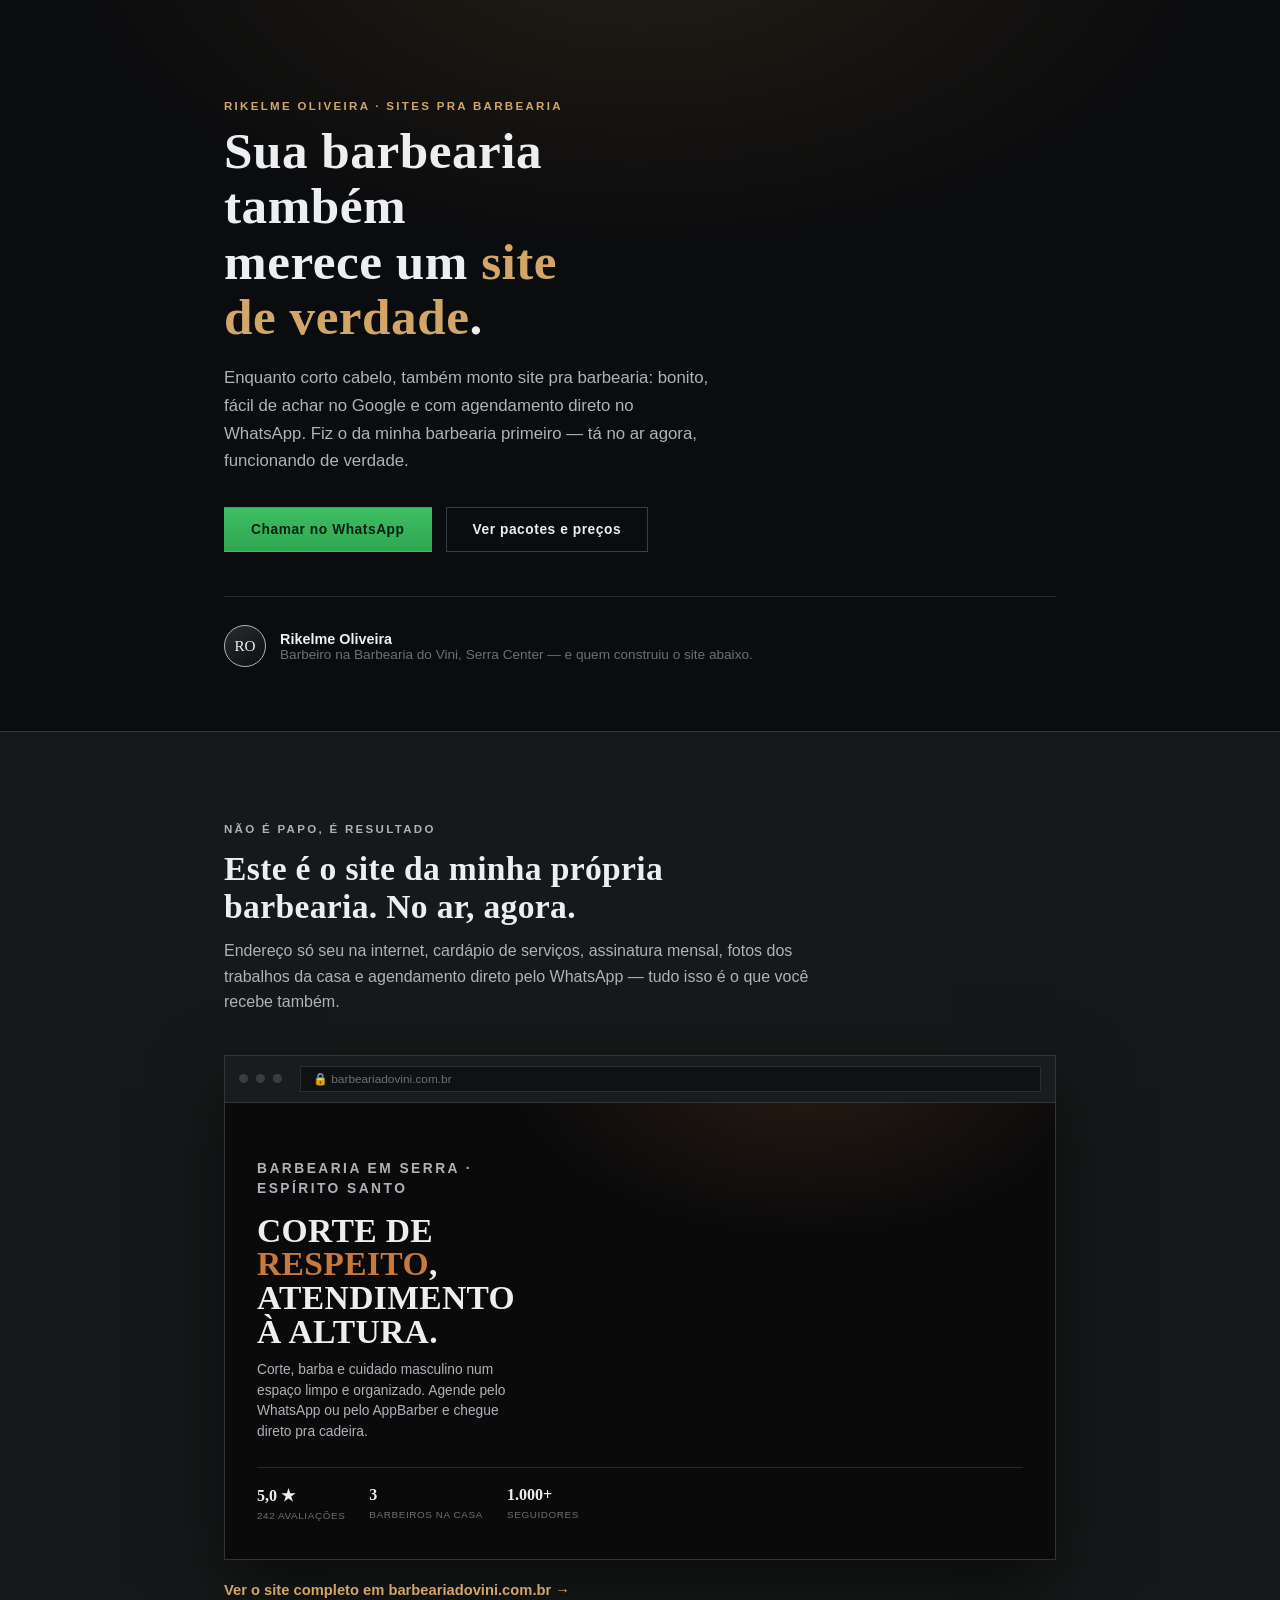
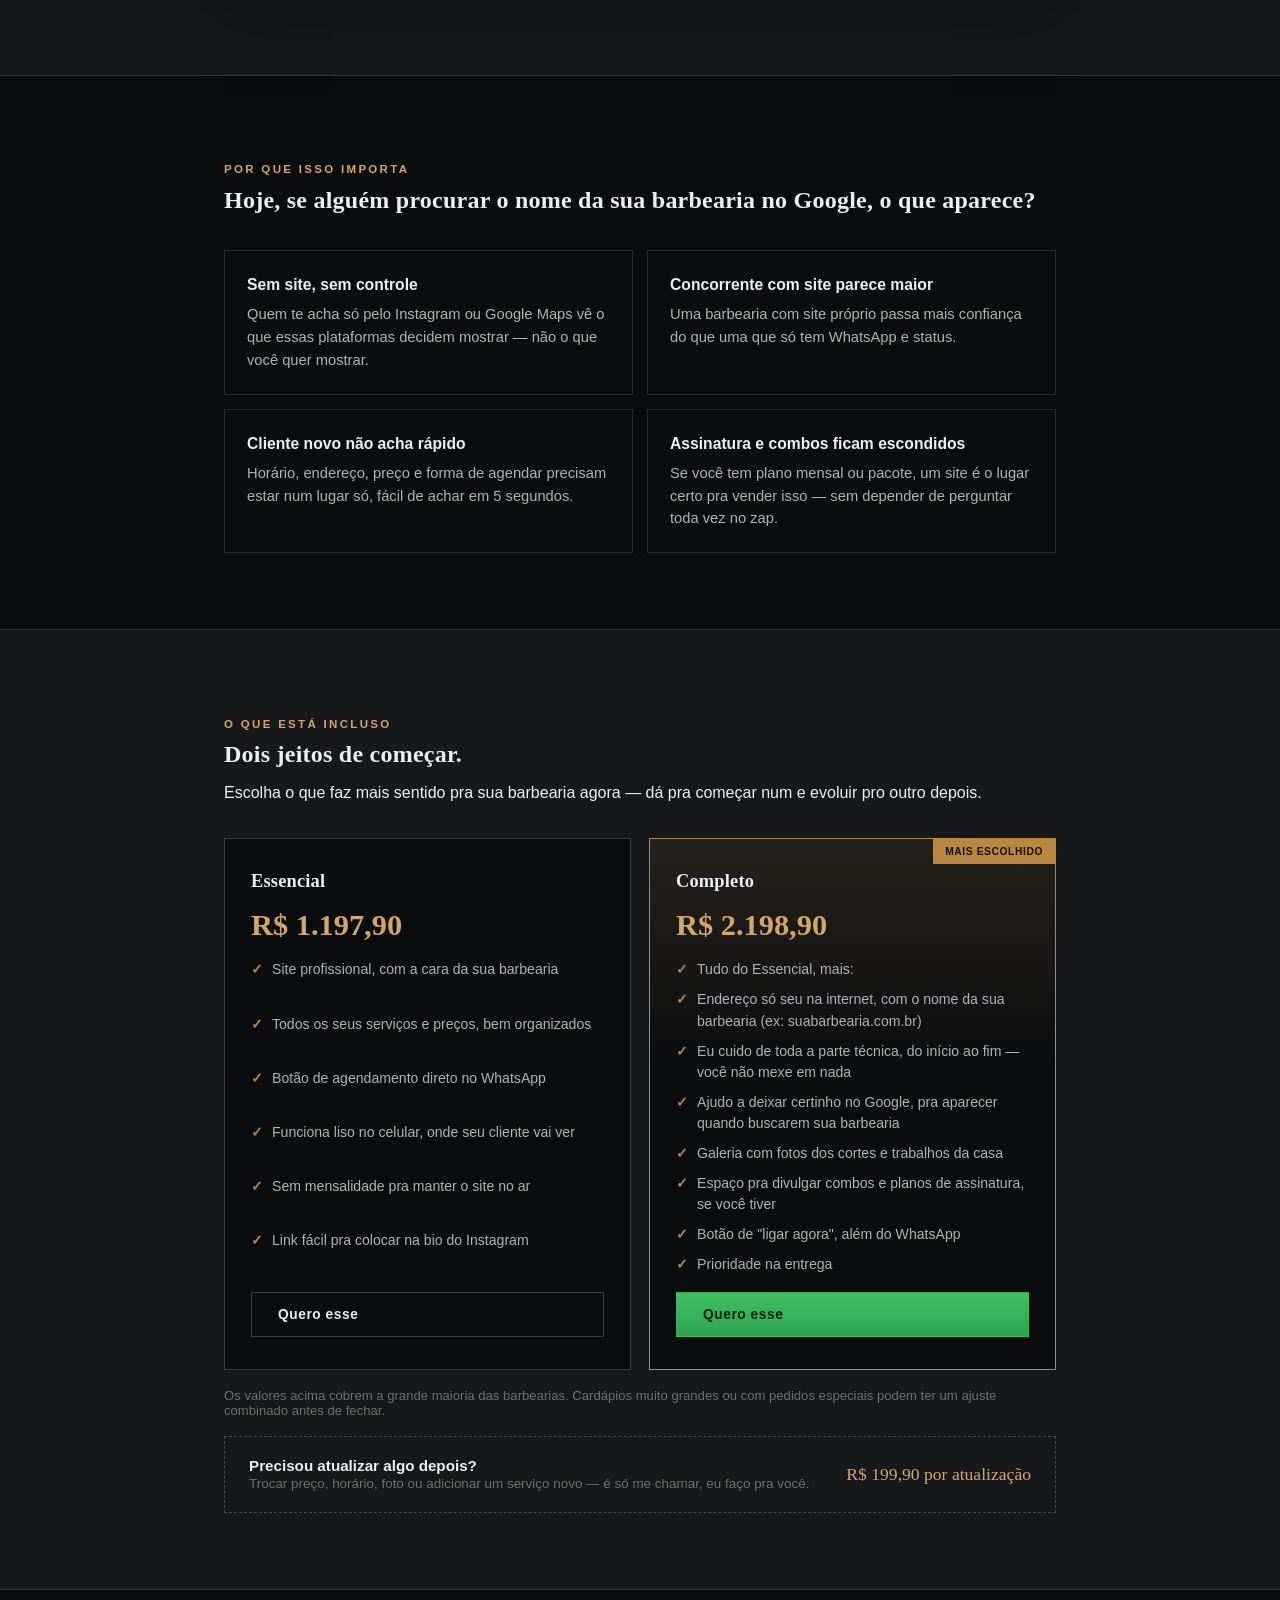
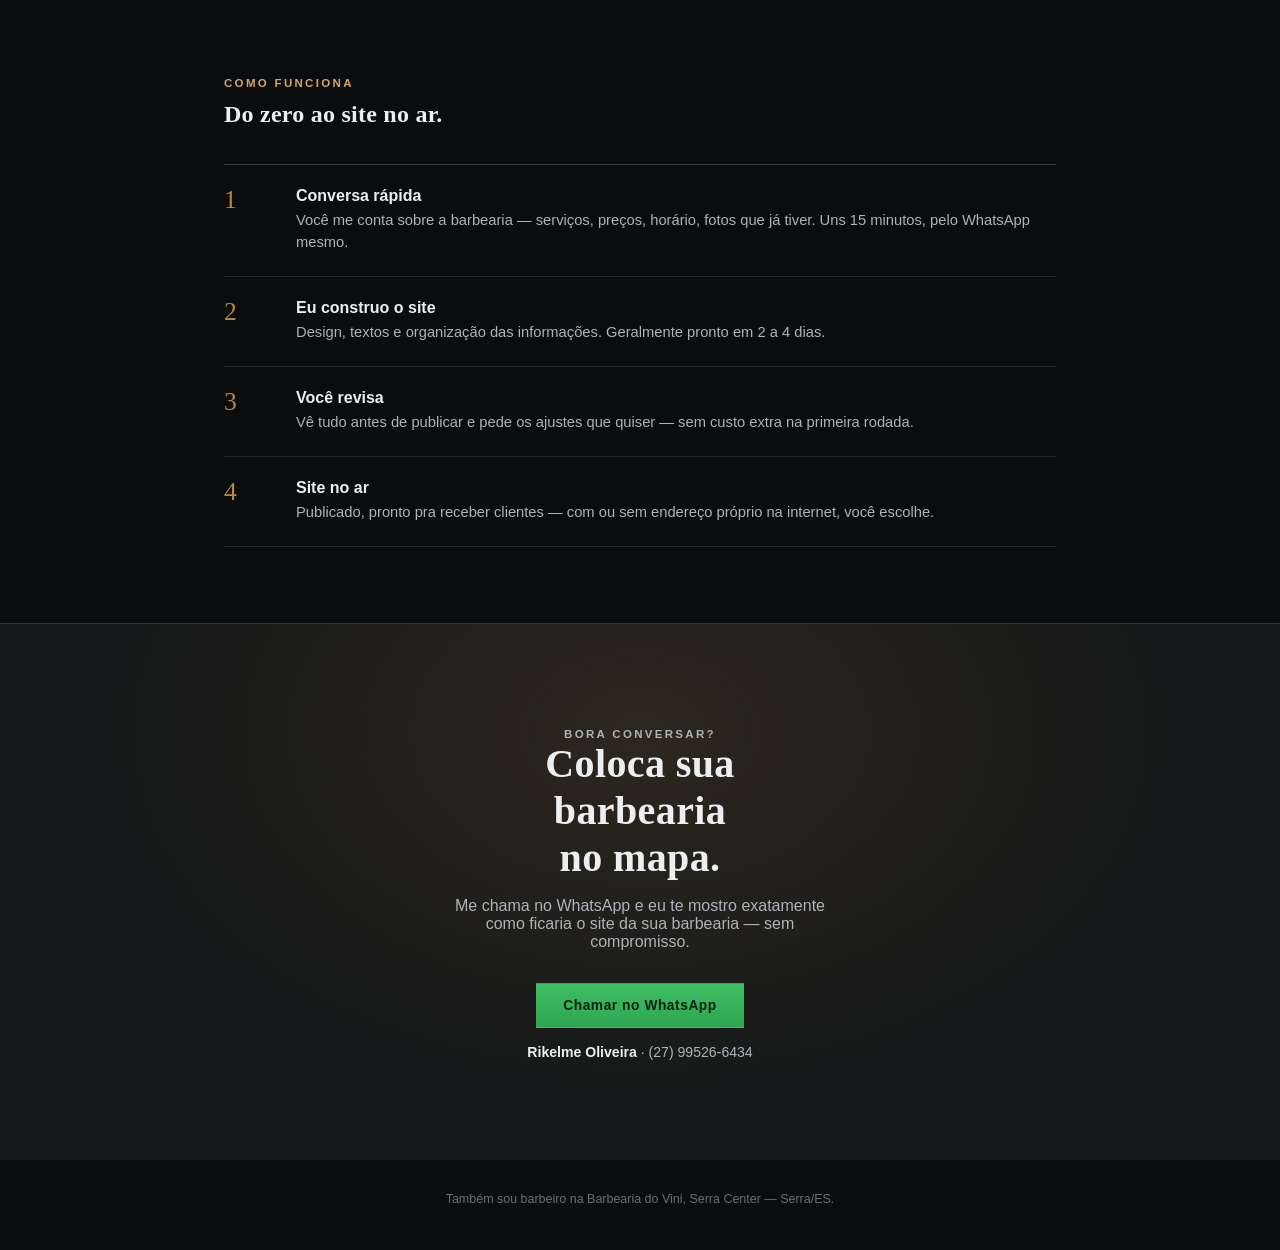
==== parceiros/index.html @ 7bdc2247 "Add partner outreach page at /parceiros Co-Authored-By: Claude Sonnet 5 <noreply@anthropic.com>" ====
<!doctype html>
<html lang="pt-BR">
<head>
  <meta charset="UTF-8">
  <meta name="viewport" content="width=device-width, initial-scale=1">
  <title>Site profissional pra sua barbearia — Rikelme Oliveira</title>
  <meta name="description" content="Faço site profissional pra barbearias, com agendamento pelo WhatsApp e endereço próprio na internet. Veja pacotes, valores e um exemplo real no ar.">
  <meta name="robots" content="noindex, nofollow">
  <link rel="icon" type="image/svg+xml" href="../assets/img/favicon.svg">

  <meta property="og:type" content="website">
  <meta property="og:locale" content="pt_BR">
  <meta property="og:title" content="Site profissional pra sua barbearia — Rikelme Oliveira">
  <meta property="og:description" content="Faço site profissional pra barbearias, com agendamento pelo WhatsApp e endereço próprio na internet. Veja pacotes, valores e um exemplo real no ar.">
  <meta name="twitter:card" content="summary">

  <style>
    :root{
      --ink:#0b0c0e;
      --ink-2:#161819;
      --ink-3:#1e2021;
      --steel-1:#eceef0;
      --steel-2:#aeb2b9;
      --steel-3:#6b6f76;
      --brass:#b8863f;
      --brass-light:#d1a668;
      --brass-deep:#8a6329;
      --case-ember:#c8793a;
      --line: rgba(236,238,240,0.12);
      --line-strong: rgba(236,238,240,0.22);
    }

    *{box-sizing:border-box;}
    html{scroll-behavior:smooth;}
    body{
      margin:0;
      background:var(--ink);
      color:var(--steel-1);
      font-family:-apple-system,BlinkMacSystemFont,"Segoe UI",Roboto,Helvetica,Arial,sans-serif;
      -webkit-font-smoothing:antialiased;
      overflow-x:hidden;
    }
    img{max-width:100%;display:block;}
    h1,h2,h3{
      font-family:Georgia,"Times New Roman",Times,serif;
      text-wrap:balance;
      margin:0;
      letter-spacing:0.01em;
    }
    a{color:inherit;}
    .wrap{max-width:880px;margin:0 auto;padding:0 24px;}
    .eyebrow{
      font-size:0.72rem;letter-spacing:0.2em;text-transform:uppercase;
      color:var(--brass-light);font-weight:700;
    }
    section{padding:76px 0;}
    .divider{border:none;border-top:1px solid var(--line);margin:0;}

    .btn{
      display:inline-flex;align-items:center;gap:8px;
      padding:14px 26px;font-size:0.86rem;letter-spacing:0.04em;
      font-weight:700;text-decoration:none;white-space:nowrap;
      border:1px solid transparent;transition:transform .15s ease, box-shadow .15s ease;
      cursor:pointer;
    }
    .btn-primary{background:linear-gradient(180deg,#3fbf63,#2fa552);color:#06210f;}
    .btn-primary:hover{transform:translateY(-1px);box-shadow:0 10px 24px rgba(47,165,82,0.35);}
    .btn-ghost{border-color:var(--line-strong);color:var(--steel-1);}
    .btn-ghost:hover{border-color:var(--brass-light);color:var(--brass-light);}

    /* ---------- HERO ---------- */
    .hero{padding:88px 0 64px;position:relative;}
    .hero::before{
      content:"";position:absolute;inset:0;z-index:-1;
      background:radial-gradient(ellipse 900px 500px at 50% -10%, rgba(184,134,63,0.14), transparent 65%);
    }
    .hero h1{
      font-size:clamp(2.1rem,5.4vw,3.2rem);
      line-height:1.08;
      color:var(--steel-1);
      max-width:16ch;
    }
    .hero h1 em{font-style:normal;color:var(--brass-light);}
    .hero p.sub{
      margin:20px 0 0;max-width:52ch;font-size:1.05rem;line-height:1.65;color:var(--steel-2);
    }
    .hero-ctas{display:flex;gap:14px;flex-wrap:wrap;margin-top:32px;}
    .hero-foot{
      margin-top:44px;display:flex;align-items:center;gap:14px;
      padding-top:28px;border-top:1px solid var(--line);
      font-size:0.85rem;color:var(--steel-3);
    }
    .hero-foot .avatar{
      width:42px;height:42px;flex:none;border-radius:50%;
      background:linear-gradient(145deg,#2a2c30,#0c0d0f);
      border:1px solid var(--steel-2);
      display:flex;align-items:center;justify-content:center;
      font-family:Georgia,serif;color:var(--steel-1);font-size:0.95rem;
    }
    .hero-foot b{color:var(--steel-1);display:block;font-size:0.9rem;}

    /* ---------- PROVA (mockup do site real) ---------- */
    .proof{background:var(--ink-2);border-top:1px solid var(--line);border-bottom:1px solid var(--line);}
    .proof .section-head{max-width:600px;margin-bottom:40px;}
    .proof h2{font-size:clamp(1.6rem,3vw,2.1rem);margin-top:10px;}
    .proof p{color:var(--steel-2);margin-top:12px;line-height:1.6;}

    .browser-frame{
      border:1px solid var(--line-strong);
      background:#000;
      overflow:hidden;
      box-shadow:0 30px 70px rgba(0,0,0,0.5);
    }
    .browser-chrome{
      display:flex;align-items:center;gap:8px;
      padding:10px 14px;background:#1a1b1d;border-bottom:1px solid var(--line);
    }
    .browser-chrome .dot{width:9px;height:9px;border-radius:50%;background:#3a3c40;}
    .browser-chrome .url{
      margin-left:10px;flex:1;
      background:#101112;border:1px solid var(--line);
      padding:5px 12px;font-size:0.74rem;color:var(--steel-3);
      font-variant-numeric:tabular-nums;
    }
    .mock-hero{
      padding:44px 32px 36px;
      background:
        radial-gradient(ellipse 500px 300px at 70% -10%, rgba(200,121,58,0.16), transparent 60%),
        #0a0a0b;
    }
    .mock-eyebrow{
      font-size:0.62rem;letter-spacing:0.18em;text-transform:uppercase;
      color:var(--case-ember);font-weight:700;
    }
    .mock-hero h3{
      font-family:Georgia,serif;text-transform:uppercase;
      font-size:clamp(1.5rem,4vw,2.1rem);line-height:1;
      color:var(--steel-1);margin-top:10px;max-width:12ch;
    }
    .mock-hero h3 em{font-style:normal;color:var(--case-ember);}
    .mock-hero p{
      color:var(--steel-2);font-size:0.86rem;margin-top:12px;max-width:34ch;line-height:1.5;
    }
    .mock-stats{
      display:flex;gap:24px;flex-wrap:wrap;margin-top:24px;
      padding-top:18px;border-top:1px solid var(--line);
    }
    .mock-stats div b{
      display:block;font-family:Georgia,serif;color:var(--steel-1);font-size:1rem;
    }
    .mock-stats div span{font-size:0.62rem;letter-spacing:0.06em;text-transform:uppercase;color:var(--steel-3);}
    .proof-link{
      display:inline-flex;align-items:center;gap:8px;margin-top:22px;
      color:var(--brass-light);text-decoration:none;font-size:0.92rem;font-weight:600;
    }
    .proof-link:hover{text-decoration:underline;}

    /* ---------- PROBLEMA ---------- */
    .problem-grid{
      display:grid;grid-template-columns:1fr 1fr;gap:14px;margin-top:36px;
    }
    .problem-card{
      border:1px solid var(--line);padding:22px 22px;
      font-size:0.92rem;color:var(--steel-2);line-height:1.55;
    }
    .problem-card b{display:block;color:var(--steel-1);margin-bottom:6px;font-size:0.98rem;}
    @media(max-width:640px){.problem-grid{grid-template-columns:1fr;}}

    /* ---------- PACOTES ---------- */
    .packages{background:var(--ink-2);border-top:1px solid var(--line);border-bottom:1px solid var(--line);}
    .pkg-grid{display:grid;grid-template-columns:1fr 1fr;gap:18px;margin-top:36px;}
    .pkg-card{
      border:1px solid var(--line-strong);background:var(--ink);
      padding:32px 26px;display:flex;flex-direction:column;gap:16px;position:relative;
    }
    .pkg-card.featured{
      border-color:var(--brass);
      background:linear-gradient(180deg, rgba(184,134,63,0.09), var(--ink) 45%);
    }
    .pkg-badge{
      position:absolute;top:0;right:0;background:var(--brass);color:#1a1004;
      font-size:0.64rem;letter-spacing:0.06em;text-transform:uppercase;font-weight:700;
      padding:7px 12px;
    }
    .pkg-card h3{font-size:1.15rem;color:var(--steel-1);}
    .pkg-price{display:flex;align-items:baseline;gap:6px;}
    .pkg-price b{font-family:Georgia,serif;font-size:1.9rem;color:var(--brass-light);font-variant-numeric:tabular-nums;}
    .pkg-list{list-style:none;margin:0;padding:0;display:grid;gap:9px;flex:1;}
    .pkg-list li{display:flex;gap:9px;font-size:0.88rem;color:var(--steel-2);line-height:1.5;}
    .pkg-list li::before{content:"✓";color:var(--brass);font-weight:700;flex:none;}
    @media(max-width:680px){.pkg-grid{grid-template-columns:1fr;}}

    .addon{
      margin-top:18px;border:1px dashed var(--line-strong);padding:20px 24px;
      display:flex;justify-content:space-between;align-items:center;flex-wrap:wrap;gap:12px;
    }
    .addon b{color:var(--steel-1);display:block;font-size:0.95rem;}
    .addon span{color:var(--steel-3);font-size:0.84rem;}
    .addon .amt{font-family:Georgia,serif;color:var(--brass-light);font-size:1.1rem;white-space:nowrap;}

    /* ---------- PROCESSO ---------- */
    .steps{display:grid;gap:0;margin-top:36px;border-top:1px solid var(--line-strong);}
    .step{
      display:grid;grid-template-columns:52px 1fr;gap:20px;
      padding:22px 0;border-bottom:1px solid var(--line);
    }
    .step .n{
      font-family:Georgia,serif;font-size:1.6rem;color:var(--brass);
      font-variant-numeric:tabular-nums;line-height:1;
    }
    .step b{display:block;color:var(--steel-1);font-size:1rem;margin-bottom:4px;}
    .step span{color:var(--steel-2);font-size:0.92rem;line-height:1.55;}

    /* ---------- CTA FINAL ---------- */
    .cta-band{
      background:
        radial-gradient(ellipse at 50% 20%, rgba(184,134,63,0.14), transparent 60%),
        var(--ink-2);
      border-top:1px solid var(--line);text-align:center;padding:88px 24px 100px;
    }
    .cta-band h2{font-size:clamp(1.8rem,3.6vw,2.5rem);max-width:16ch;margin:0 auto;color:var(--steel-1);}
    .cta-band p{color:var(--steel-2);margin:16px auto 0;max-width:44ch;}
    .cta-band .hero-ctas{justify-content:center;margin-top:32px;}
    .cta-contact{
      margin-top:34px;font-size:0.88rem;color:var(--steel-3);
    }
    .cta-contact b{color:var(--steel-1);}

    footer{padding:32px 24px 44px;text-align:center;font-size:0.78rem;color:var(--steel-3);}

    @media(prefers-reduced-motion:reduce){*{transition:none !important;}}
  </style>
</head>
<body>

<div class="hero">
  <div class="wrap">
    <p class="eyebrow">Rikelme Oliveira · Sites pra barbearia</p>
    <h1>Sua barbearia também merece um <em>site de verdade</em>.</h1>
    <p class="sub">Enquanto corto cabelo, também monto site pra barbearia: bonito, fácil de achar no Google e com agendamento direto no WhatsApp. Fiz o da minha barbearia primeiro — tá no ar agora, funcionando de verdade.</p>
    <div class="hero-ctas">
      <a class="btn btn-primary" href="https://wa.me/5527995266434?text=Oi%20Rikelme%2C%20vi%20a%20proposta%20de%20site%20e%20quero%20saber%20mais" target="_blank" rel="noopener">Chamar no WhatsApp</a>
      <a class="btn btn-ghost" href="#pacotes">Ver pacotes e preços</a>
    </div>
    <div class="hero-foot">
      <div class="avatar">RO</div>
      <div>
        <b>Rikelme Oliveira</b>
        Barbeiro na Barbearia do Vini, Serra Center — e quem construiu o site abaixo.
      </div>
    </div>
  </div>
</div>

<section class="proof">
  <div class="wrap">
    <div class="section-head">
      <p class="eyebrow">Não é papo, é resultado</p>
      <h2>Este é o site da minha própria barbearia. No ar, agora.</h2>
      <p>Endereço só seu na internet, cardápio de serviços, assinatura mensal, fotos dos trabalhos da casa e agendamento direto pelo WhatsApp — tudo isso é o que você recebe também.</p>
    </div>

    <div class="browser-frame">
      <div class="browser-chrome">
        <span class="dot"></span><span class="dot"></span><span class="dot"></span>
        <span class="url">🔒 barbeariadovini.com.br</span>
      </div>
      <div class="mock-hero">
        <p class="mock-eyebrow">Barbearia em Serra · Espírito Santo</p>
        <h3>Corte de <em>respeito</em>, atendimento à altura.</h3>
        <p>Corte, barba e cuidado masculino num espaço limpo e organizado. Agende pelo WhatsApp ou pelo AppBarber e chegue direto pra cadeira.</p>
        <div class="mock-stats">
          <div><b>5,0 ★</b><span>242 avaliações</span></div>
          <div><b>3</b><span>barbeiros na casa</span></div>
          <div><b>1.000+</b><span>seguidores</span></div>
        </div>
      </div>
    </div>

    <a class="proof-link" href="https://barbeariadovini.com.br" target="_blank" rel="noopener">Ver o site completo em barbeariadovini.com.br →</a>
  </div>
</section>

<section>
  <div class="wrap">
    <div class="section-head">
      <p class="eyebrow">Por que isso importa</p>
      <h2>Hoje, se alguém procurar o nome da sua barbearia no Google, o que aparece?</h2>
    </div>
    <div class="problem-grid">
      <div class="problem-card">
        <b>Sem site, sem controle</b>
        Quem te acha só pelo Instagram ou Google Maps vê o que essas plataformas decidem mostrar — não o que você quer mostrar.
      </div>
      <div class="problem-card">
        <b>Concorrente com site parece maior</b>
        Uma barbearia com site próprio passa mais confiança do que uma que só tem WhatsApp e status.
      </div>
      <div class="problem-card">
        <b>Cliente novo não acha rápido</b>
        Horário, endereço, preço e forma de agendar precisam estar num lugar só, fácil de achar em 5 segundos.
      </div>
      <div class="problem-card">
        <b>Assinatura e combos ficam escondidos</b>
        Se você tem plano mensal ou pacote, um site é o lugar certo pra vender isso — sem depender de perguntar toda vez no zap.
      </div>
    </div>
  </div>
</section>

<section class="packages" id="pacotes">
  <div class="wrap">
    <div class="section-head">
      <p class="eyebrow">O que está incluso</p>
      <h2>Dois jeitos de começar.</h2>
      <p>Escolha o que faz mais sentido pra sua barbearia agora — dá pra começar num e evoluir pro outro depois.</p>
    </div>

    <div class="pkg-grid">
      <div class="pkg-card">
        <h3>Essencial</h3>
        <div class="pkg-price"><b>R$ 1.197,90</b></div>
        <ul class="pkg-list">
          <li>Site profissional, com a cara da sua barbearia</li>
          <li>Todos os seus serviços e preços, bem organizados</li>
          <li>Botão de agendamento direto no WhatsApp</li>
          <li>Funciona liso no celular, onde seu cliente vai ver</li>
          <li>Sem mensalidade pra manter o site no ar</li>
          <li>Link fácil pra colocar na bio do Instagram</li>
        </ul>
        <a class="btn btn-ghost" href="https://wa.me/5527995266434?text=Oi%20Rikelme%2C%20tenho%20interesse%20no%20pacote%20Essencial" target="_blank" rel="noopener">Quero esse</a>
      </div>

      <div class="pkg-card featured">
        <span class="pkg-badge">Mais escolhido</span>
        <h3>Completo</h3>
        <div class="pkg-price"><b>R$ 2.198,90</b></div>
        <ul class="pkg-list">
          <li>Tudo do Essencial, mais:</li>
          <li>Endereço só seu na internet, com o nome da sua barbearia (ex: suabarbearia.com.br)</li>
          <li>Eu cuido de toda a parte técnica, do início ao fim — você não mexe em nada</li>
          <li>Ajudo a deixar certinho no Google, pra aparecer quando buscarem sua barbearia</li>
          <li>Galeria com fotos dos cortes e trabalhos da casa</li>
          <li>Espaço pra divulgar combos e planos de assinatura, se você tiver</li>
          <li>Botão de "ligar agora", além do WhatsApp</li>
          <li>Prioridade na entrega</li>
        </ul>
        <a class="btn btn-primary" href="https://wa.me/5527995266434?text=Oi%20Rikelme%2C%20tenho%20interesse%20no%20pacote%20Completo" target="_blank" rel="noopener">Quero esse</a>
      </div>
    </div>

    <p style="margin-top:18px;color:var(--steel-3);font-size:0.82rem;">Os valores acima cobrem a grande maioria das barbearias. Cardápios muito grandes ou com pedidos especiais podem ter um ajuste combinado antes de fechar.</p>

    <div class="addon">
      <div>
        <b>Precisou atualizar algo depois?</b>
        <span>Trocar preço, horário, foto ou adicionar um serviço novo — é só me chamar, eu faço pra você.</span>
      </div>
      <div class="amt">R$ 199,90 por atualização</div>
    </div>
  </div>
</section>

<section>
  <div class="wrap">
    <div class="section-head">
      <p class="eyebrow">Como funciona</p>
      <h2>Do zero ao site no ar.</h2>
    </div>
    <div class="steps">
      <div class="step">
        <div class="n">1</div>
        <div>
          <b>Conversa rápida</b>
          <span>Você me conta sobre a barbearia — serviços, preços, horário, fotos que já tiver. Uns 15 minutos, pelo WhatsApp mesmo.</span>
        </div>
      </div>
      <div class="step">
        <div class="n">2</div>
        <div>
          <b>Eu construo o site</b>
          <span>Design, textos e organização das informações. Geralmente pronto em 2 a 4 dias.</span>
        </div>
      </div>
      <div class="step">
        <div class="n">3</div>
        <div>
          <b>Você revisa</b>
          <span>Vê tudo antes de publicar e pede os ajustes que quiser — sem custo extra na primeira rodada.</span>
        </div>
      </div>
      <div class="step">
        <div class="n">4</div>
        <div>
          <b>Site no ar</b>
          <span>Publicado, pronto pra receber clientes — com ou sem endereço próprio na internet, você escolhe.</span>
        </div>
      </div>
    </div>
  </div>
</section>

<div class="cta-band">
  <p class="eyebrow">Bora conversar?</p>
  <h2>Coloca sua barbearia no mapa.</h2>
  <p>Me chama no WhatsApp e eu te mostro exatamente como ficaria o site da sua barbearia — sem compromisso.</p>
  <div class="hero-ctas">
    <a class="btn btn-primary" href="https://wa.me/5527995266434?text=Oi%20Rikelme%2C%20vi%20a%20proposta%20de%20site%20e%20quero%20saber%20mais" target="_blank" rel="noopener">Chamar no WhatsApp</a>
  </div>
  <p class="cta-contact"><b>Rikelme Oliveira</b> · (27) 99526-6434</p>
</div>

<footer>
  Também sou barbeiro na Barbearia do Vini, Serra Center — Serra/ES.
</footer>

</body>
</html>
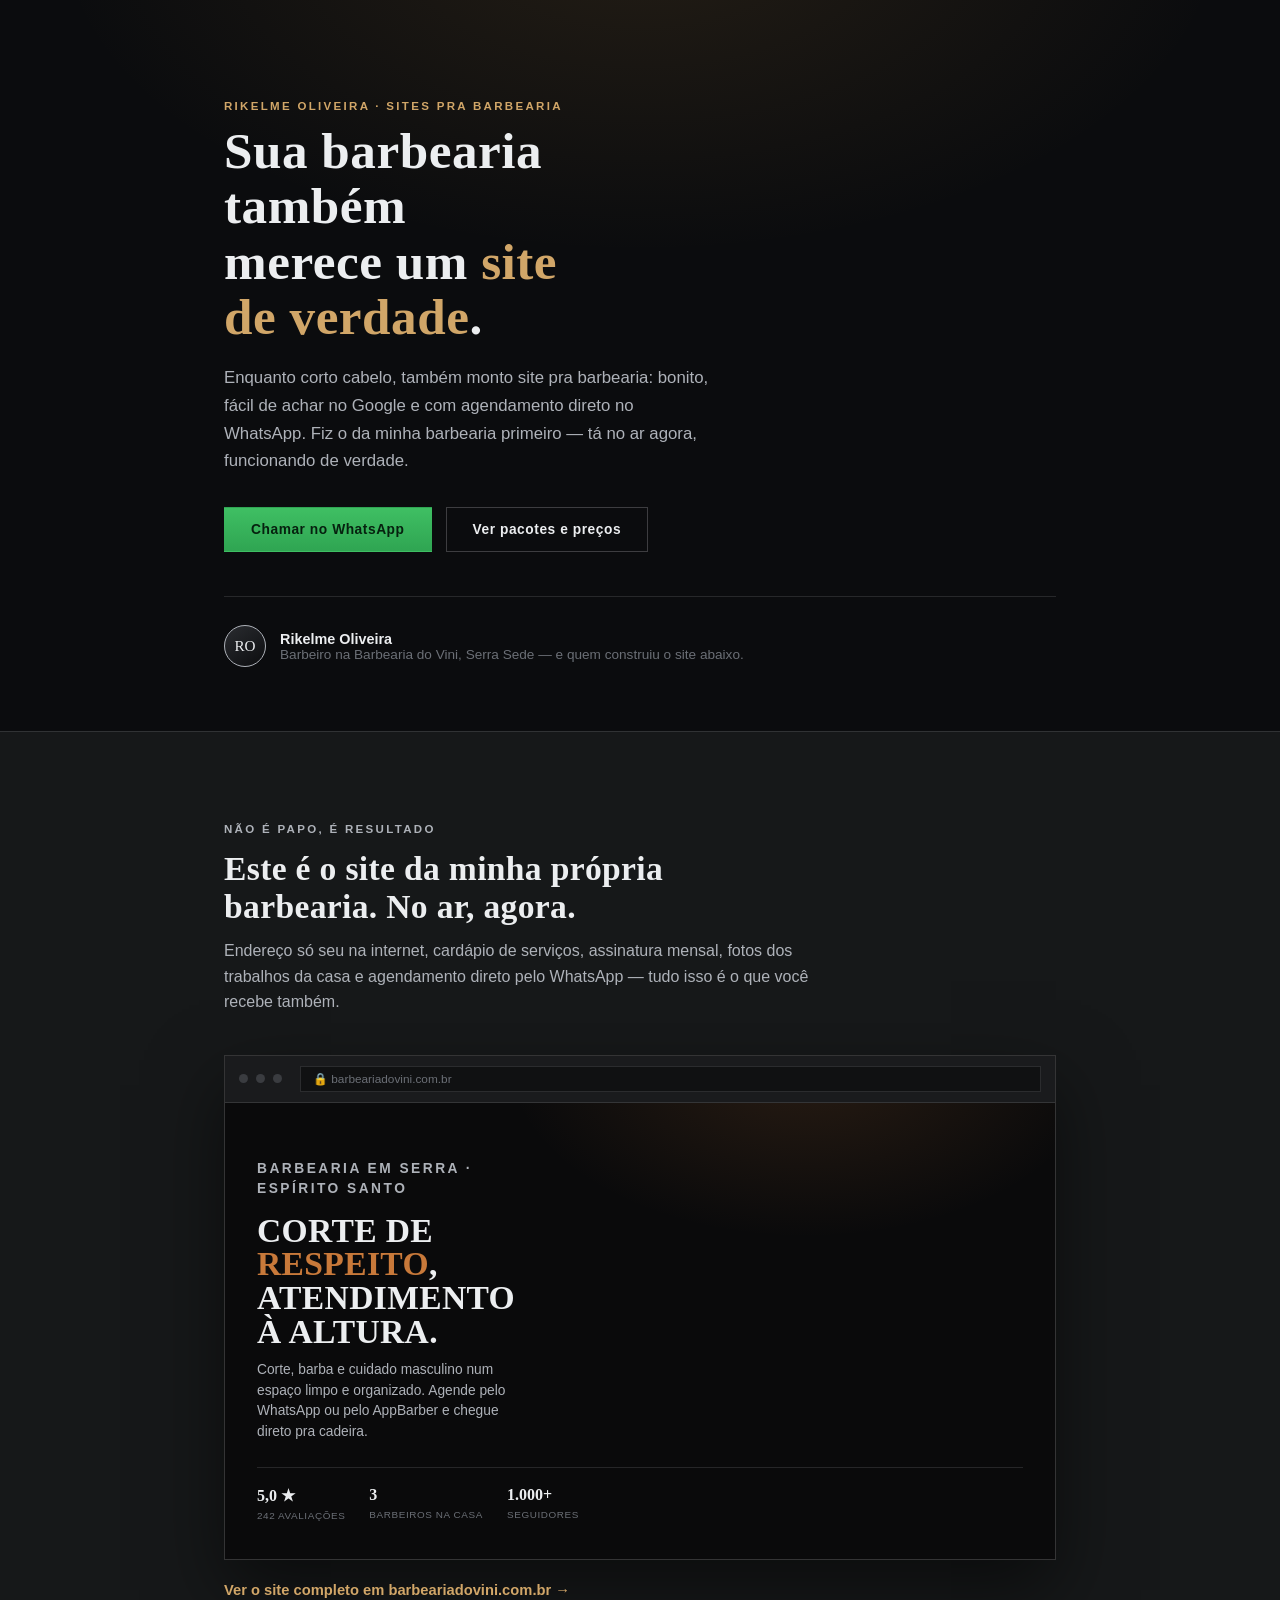
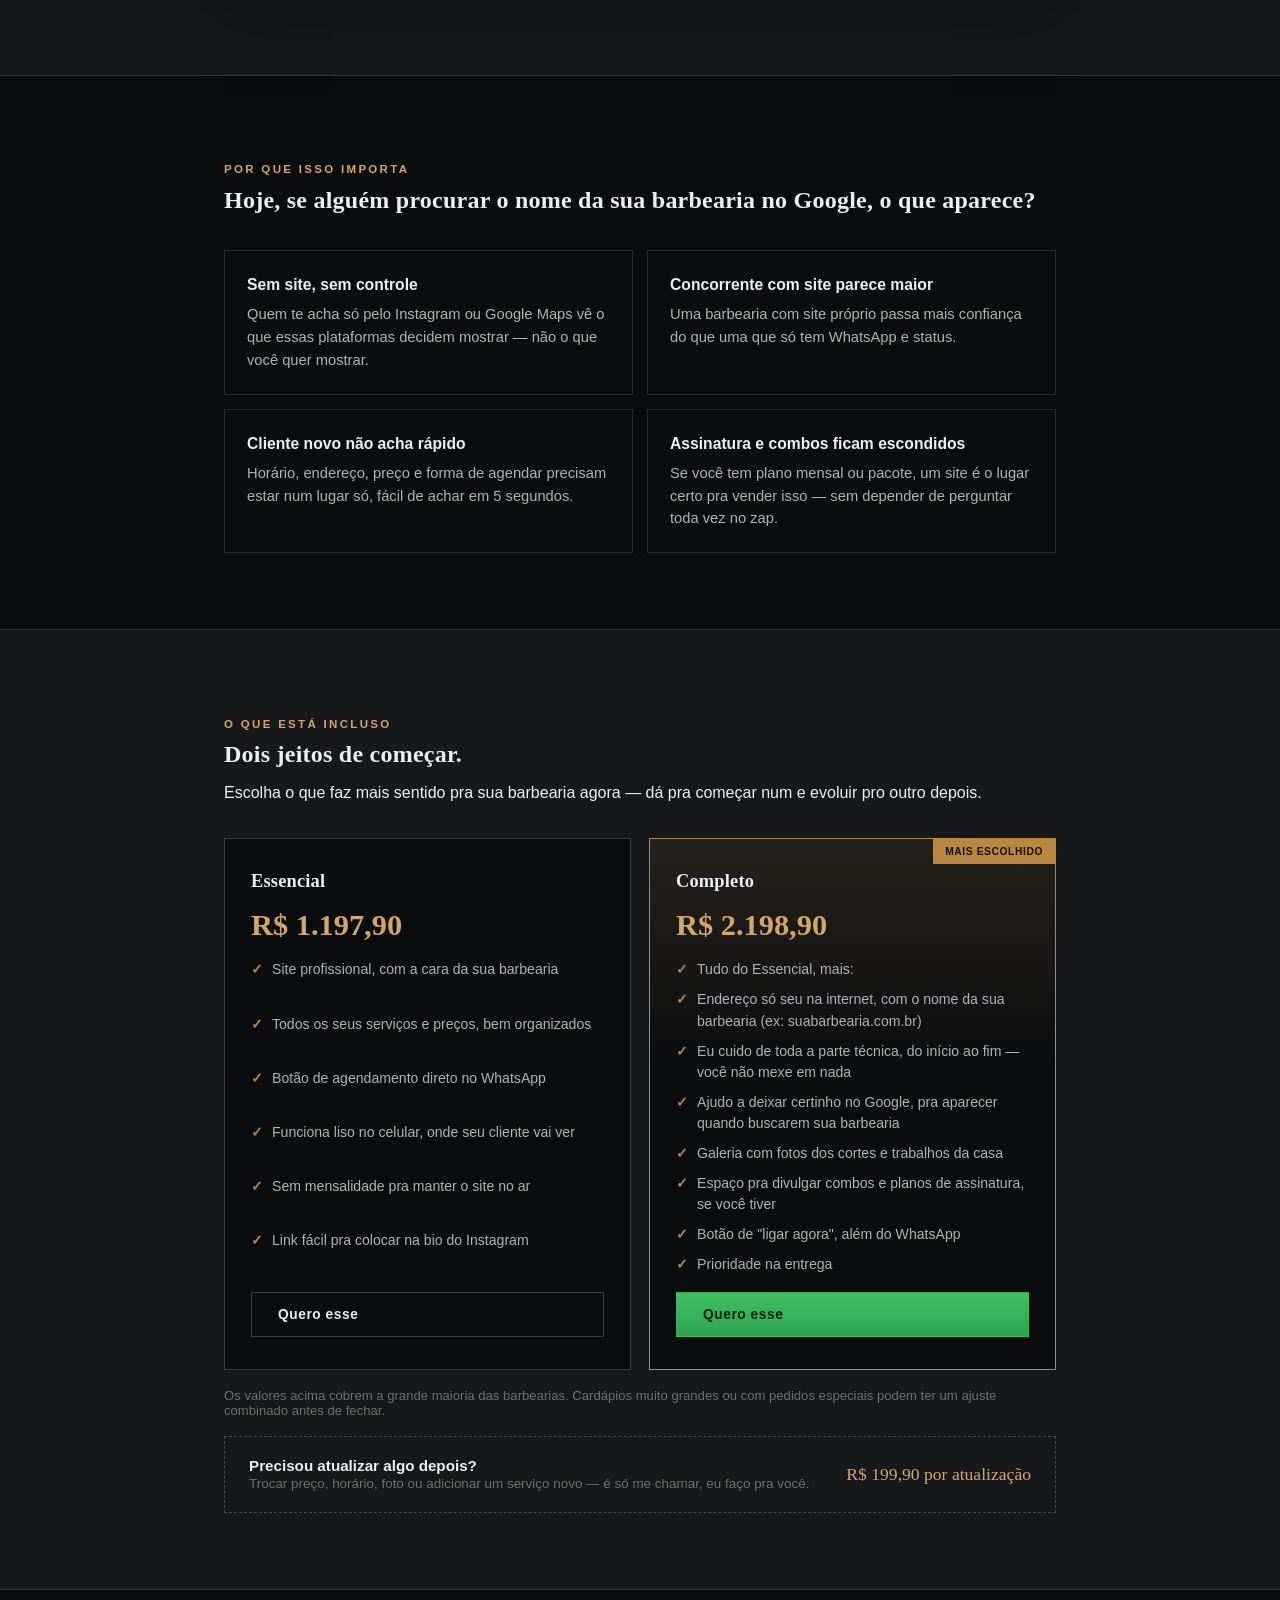
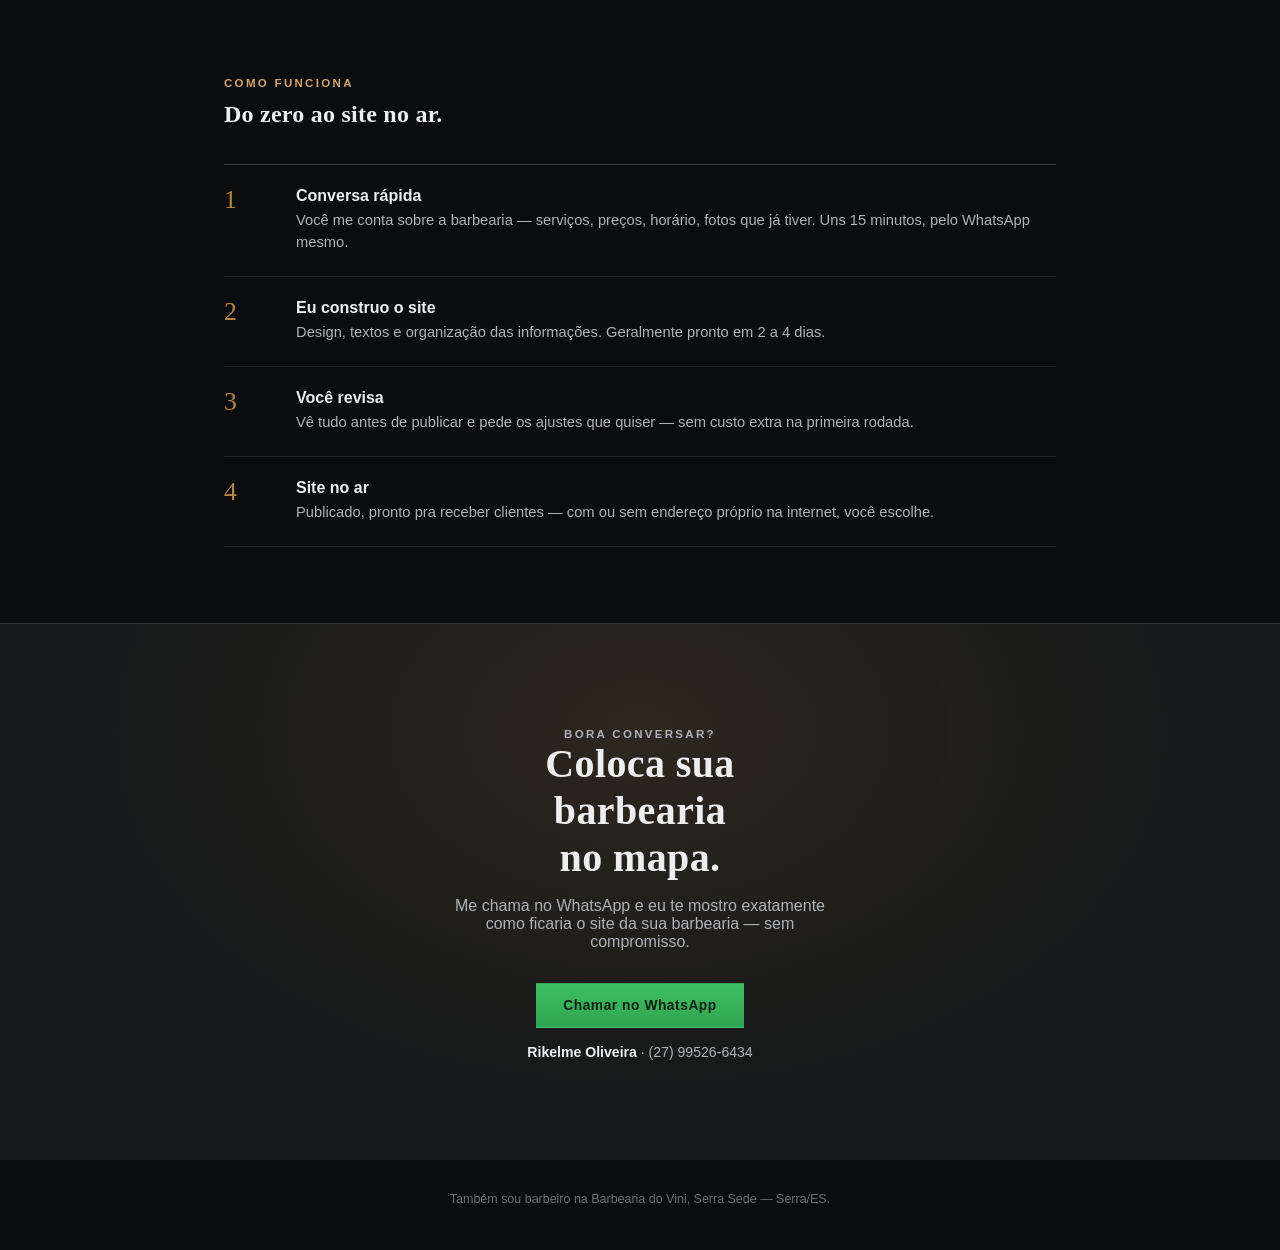
==== commit a01443c6: "Add real testimonials, positioning claim, scarcity line; reorder gallery before V Club; fix Serra Se" ====
--- a/parceiros/index.html
+++ b/parceiros/index.html
@@ -246,7 +246,7 @@
       <div class="avatar">RO</div>
       <div>
         <b>Rikelme Oliveira</b>
-        Barbeiro na Barbearia do Vini, Serra Center — e quem construiu o site abaixo.
+        Barbeiro na Barbearia do Vini, Serra Sede — e quem construiu o site abaixo.
       </div>
     </div>
   </div>
@@ -411,7 +411,7 @@
 </div>
 
 <footer>
-  Também sou barbeiro na Barbearia do Vini, Serra Center — Serra/ES.
+  Também sou barbeiro na Barbearia do Vini, Serra Sede — Serra/ES.
 </footer>
 
 </body>
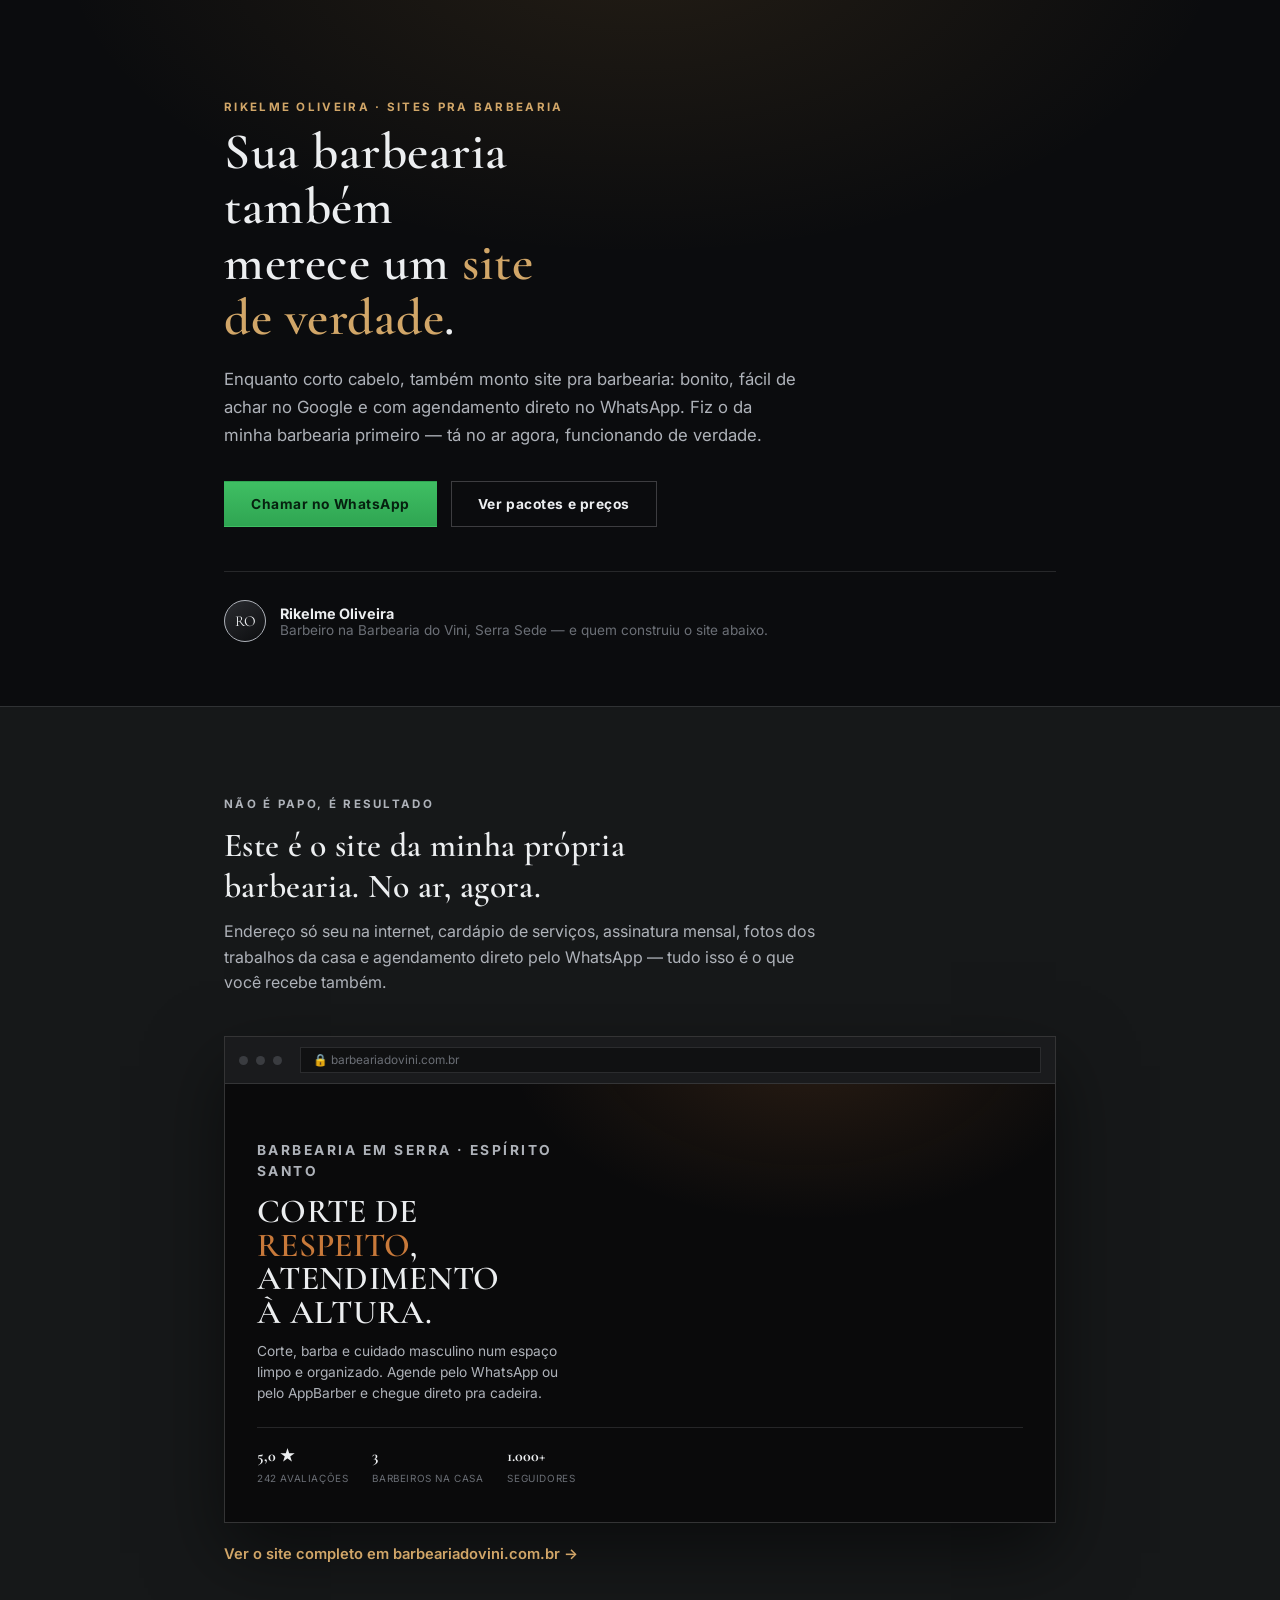
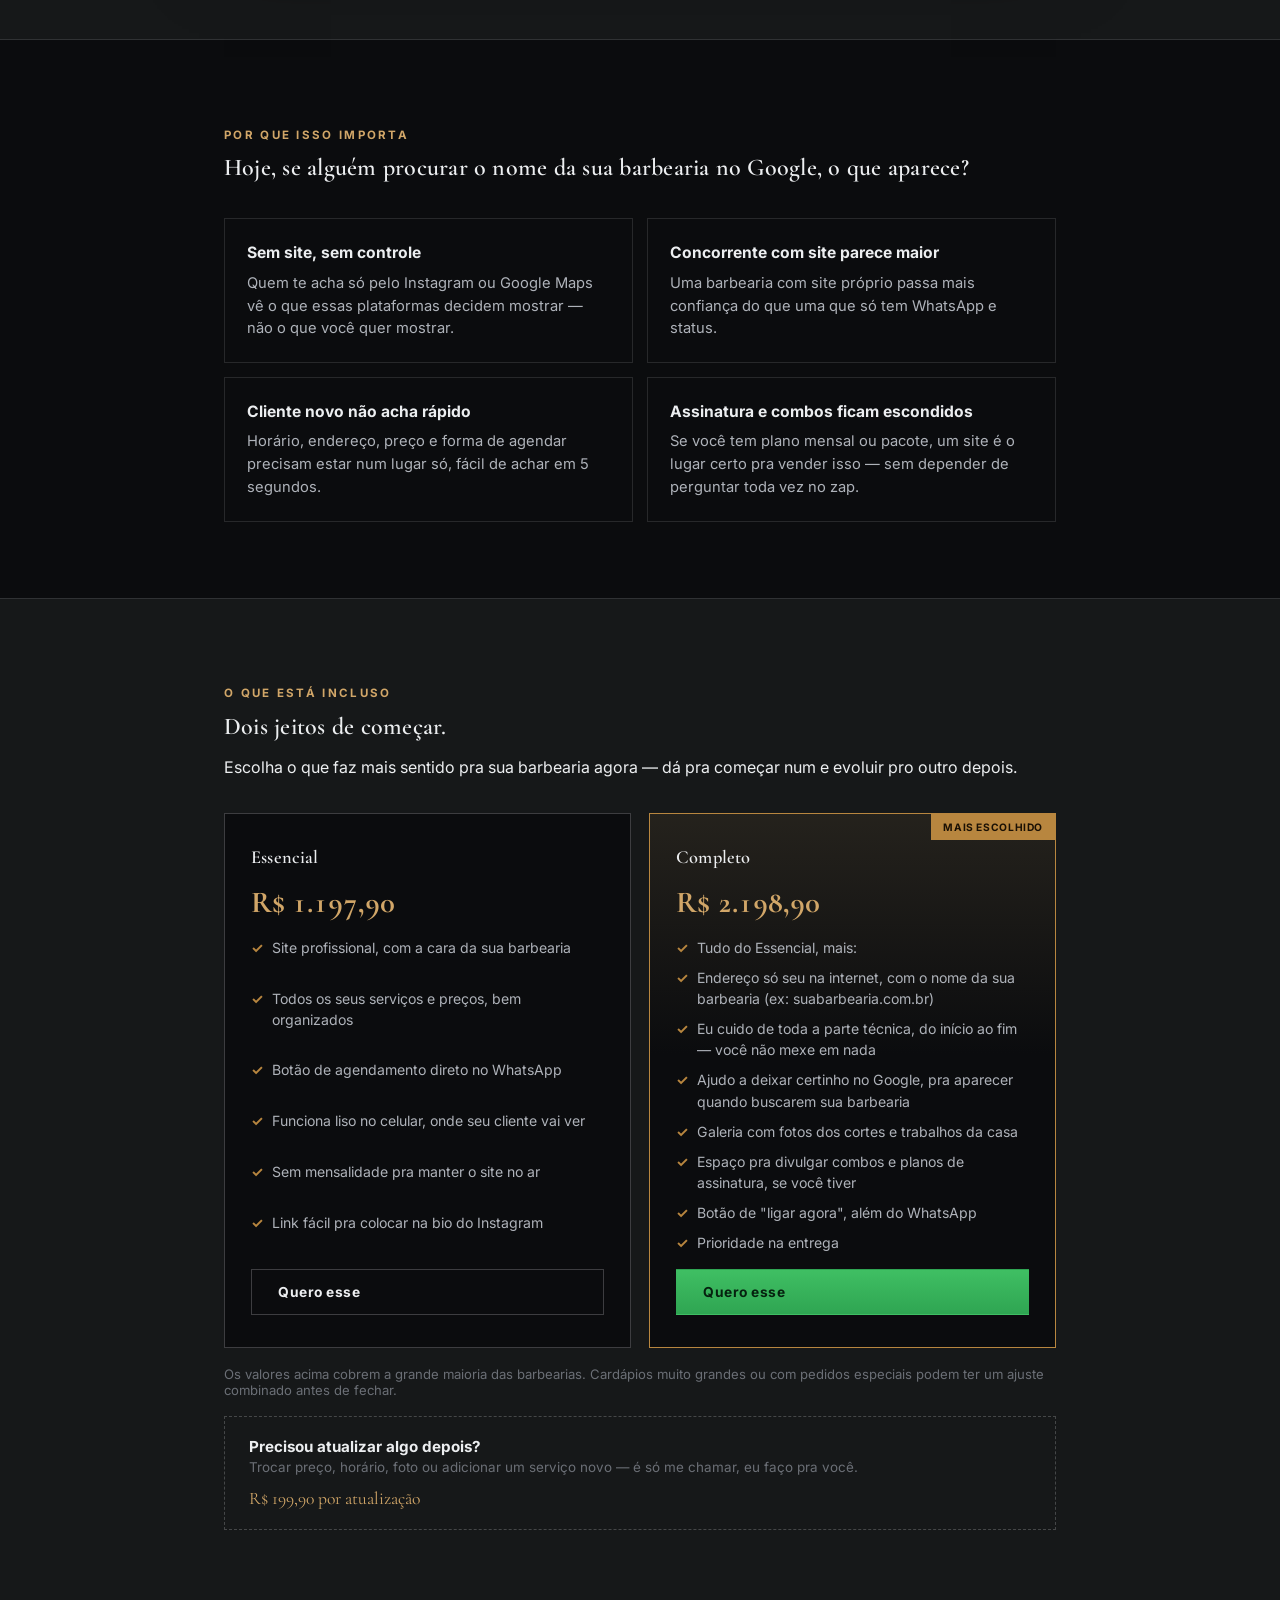
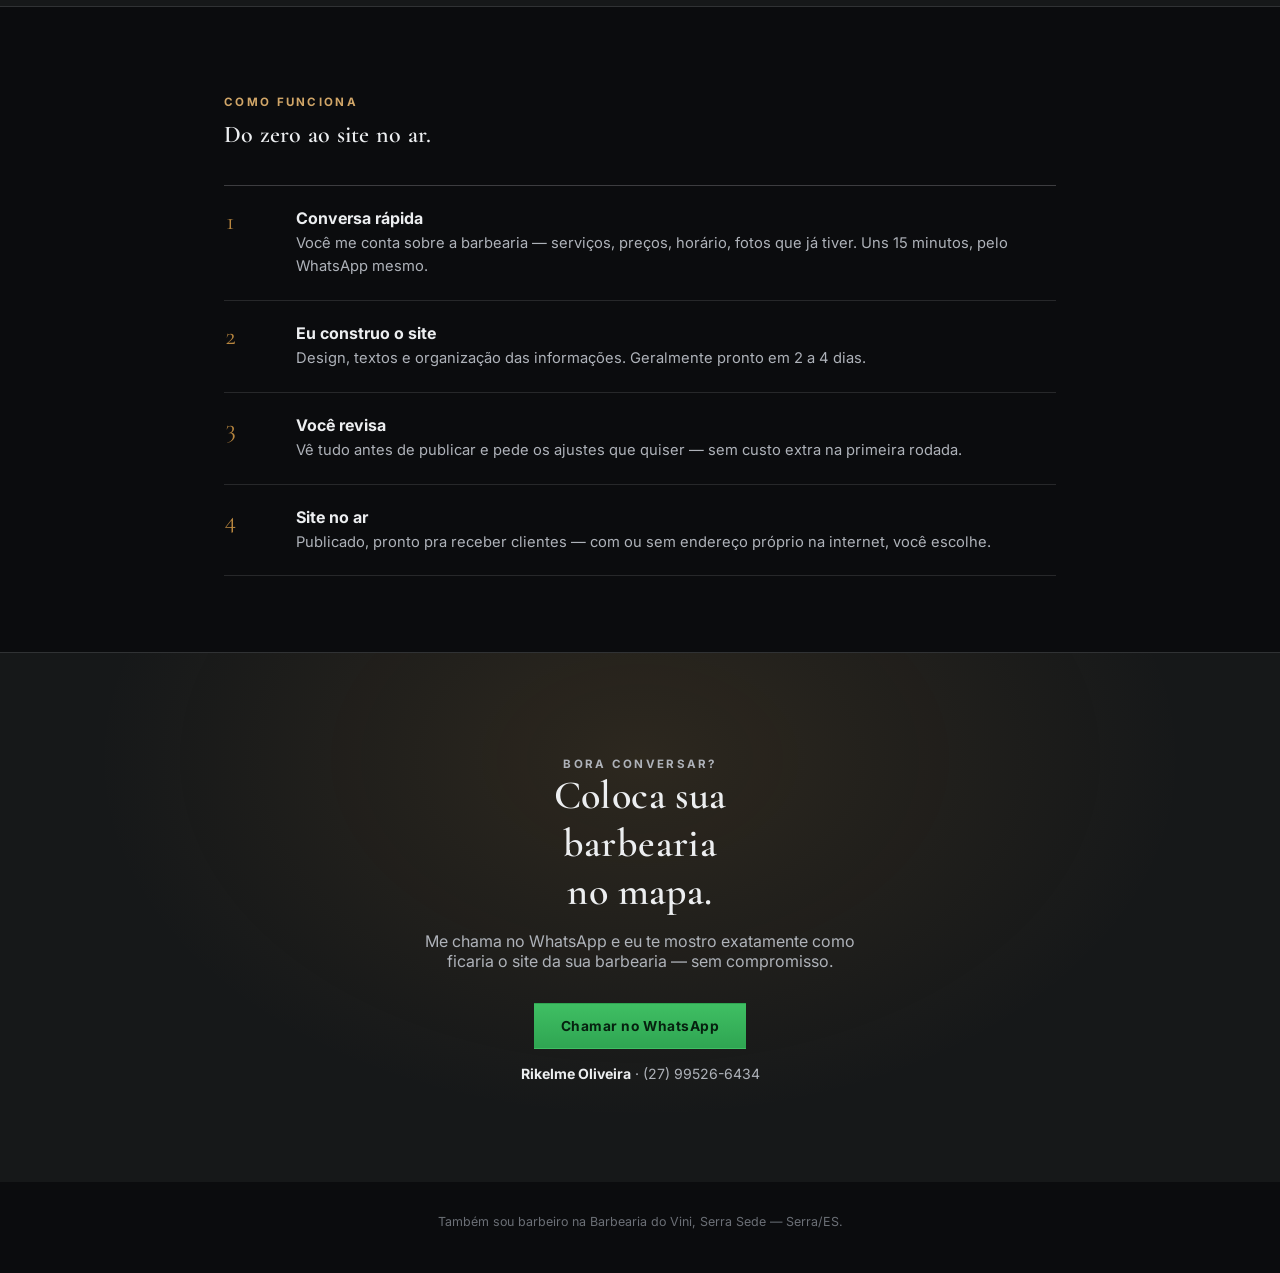
==== commit ef46bc1c: "Premium refresh: real headline hook, icon CTAs, Cormorant Garamond + Inter fonts, redesigned testimo" ====
--- a/parceiros/index.html
+++ b/parceiros/index.html
@@ -13,6 +13,10 @@
   <meta property="og:title" content="Site profissional pra sua barbearia — Rikelme Oliveira">
   <meta property="og:description" content="Faço site profissional pra barbearias, com agendamento pelo WhatsApp e endereço próprio na internet. Veja pacotes, valores e um exemplo real no ar.">
   <meta name="twitter:card" content="summary">
+
+  <link rel="preconnect" href="https://fonts.googleapis.com">
+  <link rel="preconnect" href="https://fonts.gstatic.com" crossorigin>
+  <link href="https://fonts.googleapis.com/css2?family=Cormorant+Garamond:ital,wght@0,500;0,600;0,700;1,500;1,600&family=Inter:wght@400;500;600;700&display=swap" rel="stylesheet">
 
   <style>
     :root{
@@ -28,6 +32,8 @@
       --case-ember:#c8793a;
       --line: rgba(236,238,240,0.12);
       --line-strong: rgba(236,238,240,0.22);
+      --font-display:'Cormorant Garamond', Georgia, 'Times New Roman', serif;
+      --font-body:'Inter', -apple-system, BlinkMacSystemFont, 'Segoe UI', Roboto, Helvetica, Arial, sans-serif;
     }
 
     *{box-sizing:border-box;}
@@ -36,13 +42,14 @@
       margin:0;
       background:var(--ink);
       color:var(--steel-1);
-      font-family:-apple-system,BlinkMacSystemFont,"Segoe UI",Roboto,Helvetica,Arial,sans-serif;
+      font-family:var(--font-body);
       -webkit-font-smoothing:antialiased;
       overflow-x:hidden;
     }
     img{max-width:100%;display:block;}
     h1,h2,h3{
-      font-family:Georgia,"Times New Roman",Times,serif;
+      font-family:var(--font-display);
+      font-weight:600;
       text-wrap:balance;
       margin:0;
       letter-spacing:0.01em;
@@ -95,7 +102,7 @@
       background:linear-gradient(145deg,#2a2c30,#0c0d0f);
       border:1px solid var(--steel-2);
       display:flex;align-items:center;justify-content:center;
-      font-family:Georgia,serif;color:var(--steel-1);font-size:0.95rem;
+      font-family:var(--font-display);color:var(--steel-1);font-size:0.95rem;
     }
     .hero-foot b{color:var(--steel-1);display:block;font-size:0.9rem;}
 
@@ -133,7 +140,7 @@
       color:var(--case-ember);font-weight:700;
     }
     .mock-hero h3{
-      font-family:Georgia,serif;text-transform:uppercase;
+      font-family:var(--font-display);text-transform:uppercase;
       font-size:clamp(1.5rem,4vw,2.1rem);line-height:1;
       color:var(--steel-1);margin-top:10px;max-width:12ch;
     }
@@ -146,7 +153,7 @@
       padding-top:18px;border-top:1px solid var(--line);
     }
     .mock-stats div b{
-      display:block;font-family:Georgia,serif;color:var(--steel-1);font-size:1rem;
+      display:block;font-family:var(--font-display);color:var(--steel-1);font-size:1rem;
     }
     .mock-stats div span{font-size:0.62rem;letter-spacing:0.06em;text-transform:uppercase;color:var(--steel-3);}
     .proof-link{
@@ -184,7 +191,7 @@
     }
     .pkg-card h3{font-size:1.15rem;color:var(--steel-1);}
     .pkg-price{display:flex;align-items:baseline;gap:6px;}
-    .pkg-price b{font-family:Georgia,serif;font-size:1.9rem;color:var(--brass-light);font-variant-numeric:tabular-nums;}
+    .pkg-price b{font-family:var(--font-display);font-size:1.9rem;color:var(--brass-light);font-variant-numeric:tabular-nums;}
     .pkg-list{list-style:none;margin:0;padding:0;display:grid;gap:9px;flex:1;}
     .pkg-list li{display:flex;gap:9px;font-size:0.88rem;color:var(--steel-2);line-height:1.5;}
     .pkg-list li::before{content:"✓";color:var(--brass);font-weight:700;flex:none;}
@@ -196,7 +203,7 @@
     }
     .addon b{color:var(--steel-1);display:block;font-size:0.95rem;}
     .addon span{color:var(--steel-3);font-size:0.84rem;}
-    .addon .amt{font-family:Georgia,serif;color:var(--brass-light);font-size:1.1rem;white-space:nowrap;}
+    .addon .amt{font-family:var(--font-display);color:var(--brass-light);font-size:1.1rem;white-space:nowrap;}
 
     /* ---------- PROCESSO ---------- */
     .steps{display:grid;gap:0;margin-top:36px;border-top:1px solid var(--line-strong);}
@@ -205,7 +212,7 @@
       padding:22px 0;border-bottom:1px solid var(--line);
     }
     .step .n{
-      font-family:Georgia,serif;font-size:1.6rem;color:var(--brass);
+      font-family:var(--font-display);font-size:1.6rem;color:var(--brass);
       font-variant-numeric:tabular-nums;line-height:1;
     }
     .step b{display:block;color:var(--steel-1);font-size:1rem;margin-bottom:4px;}
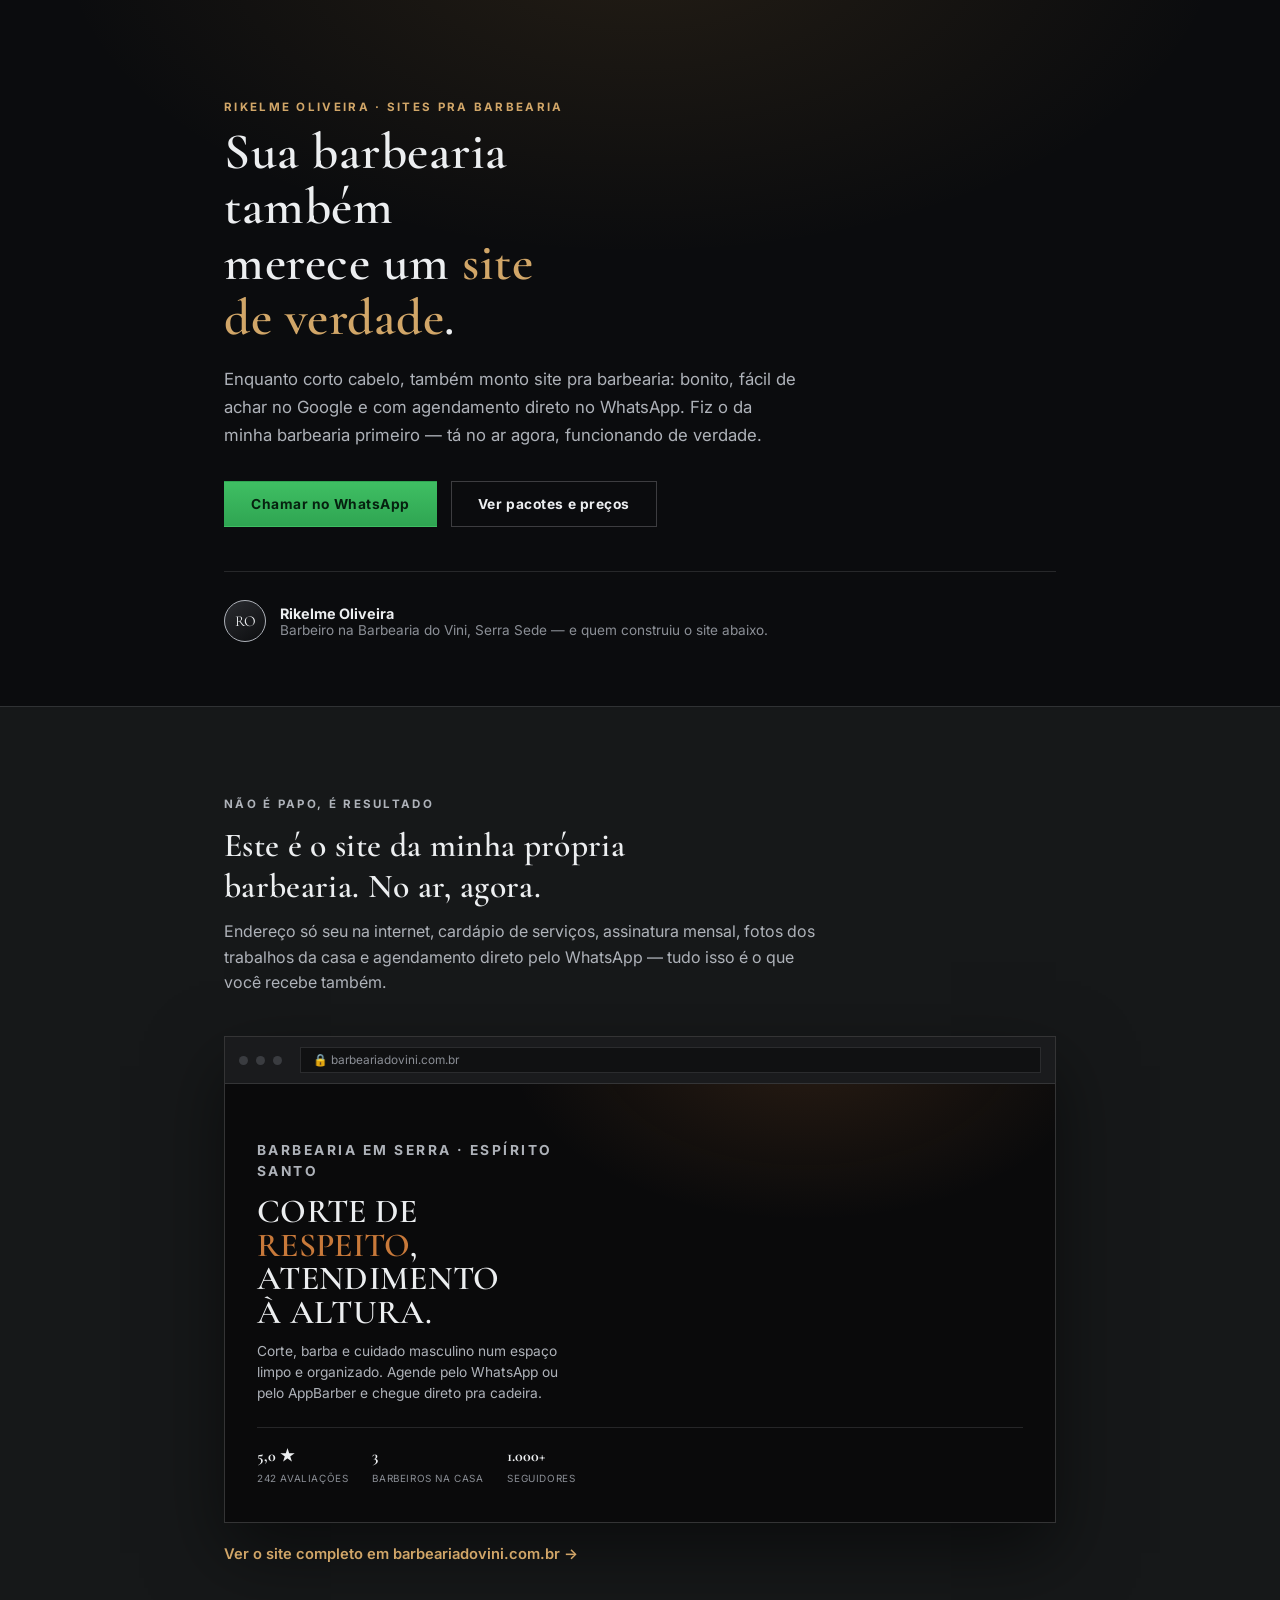
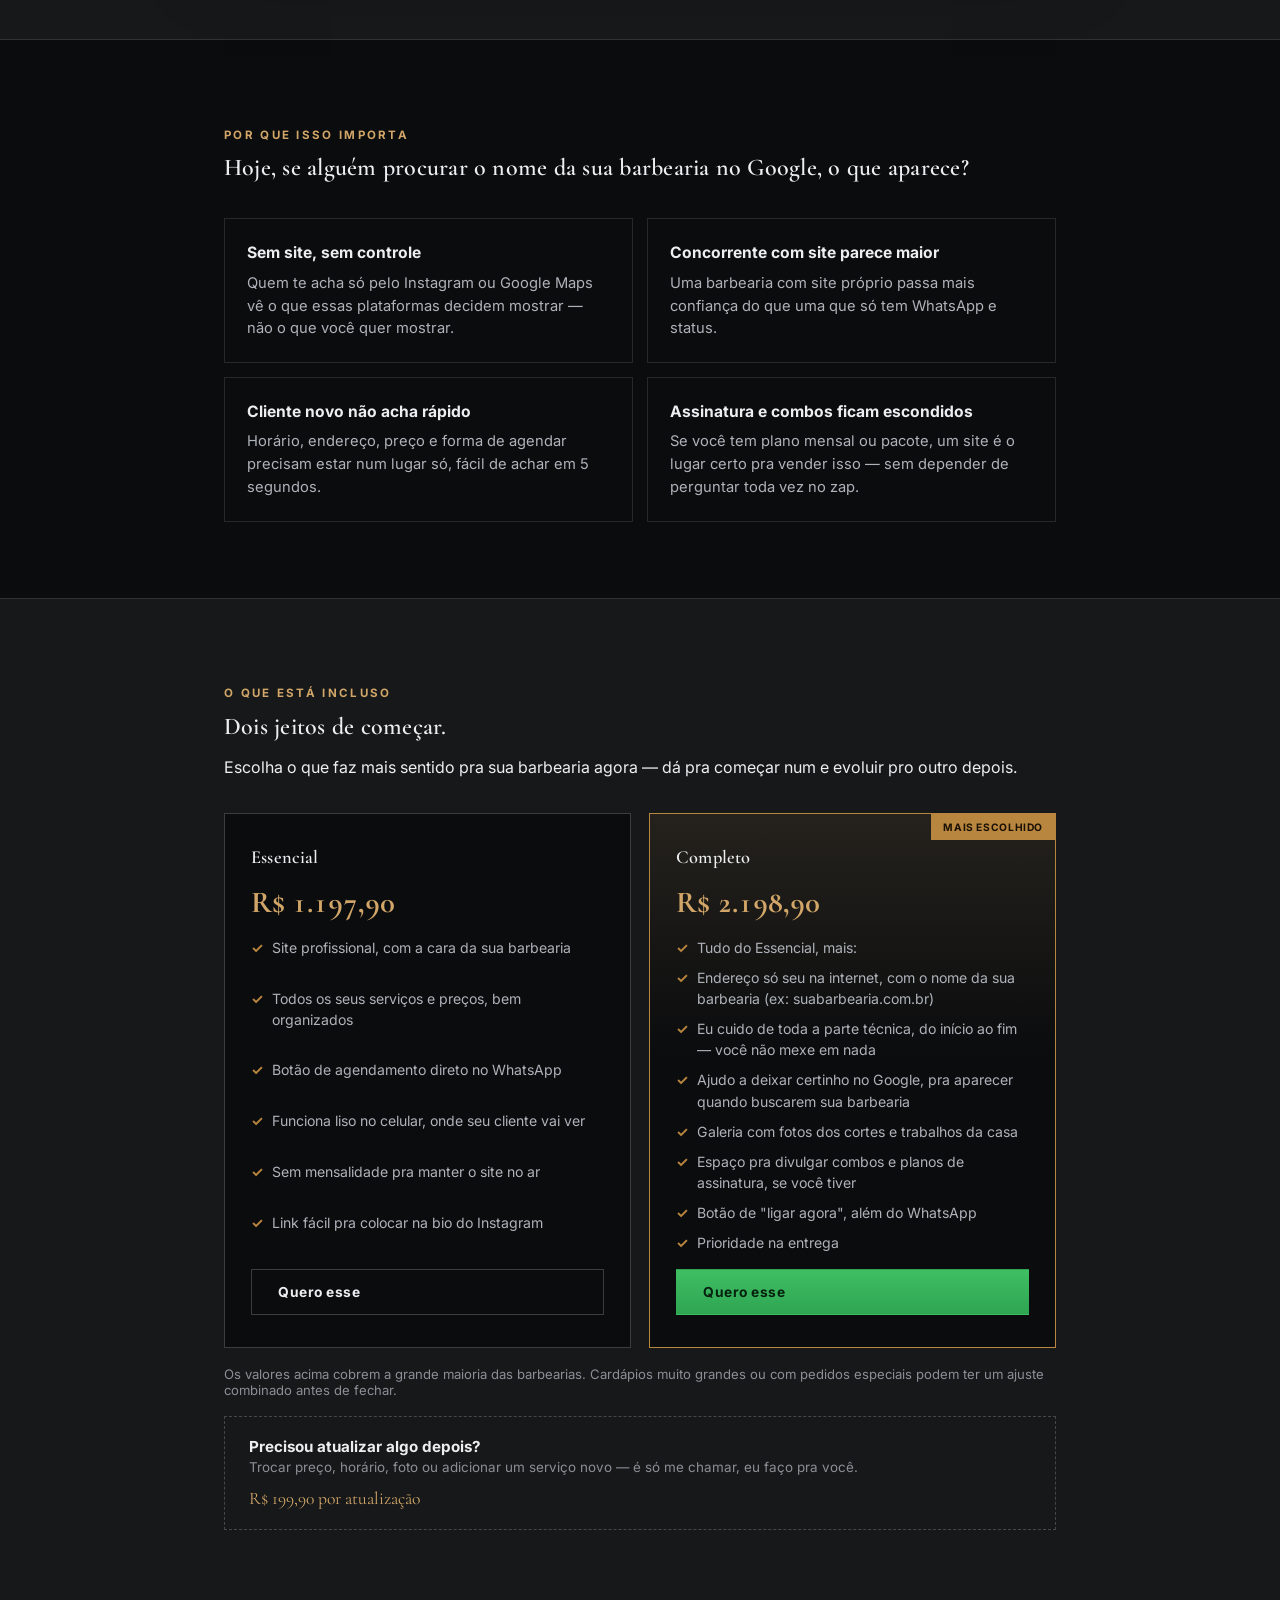
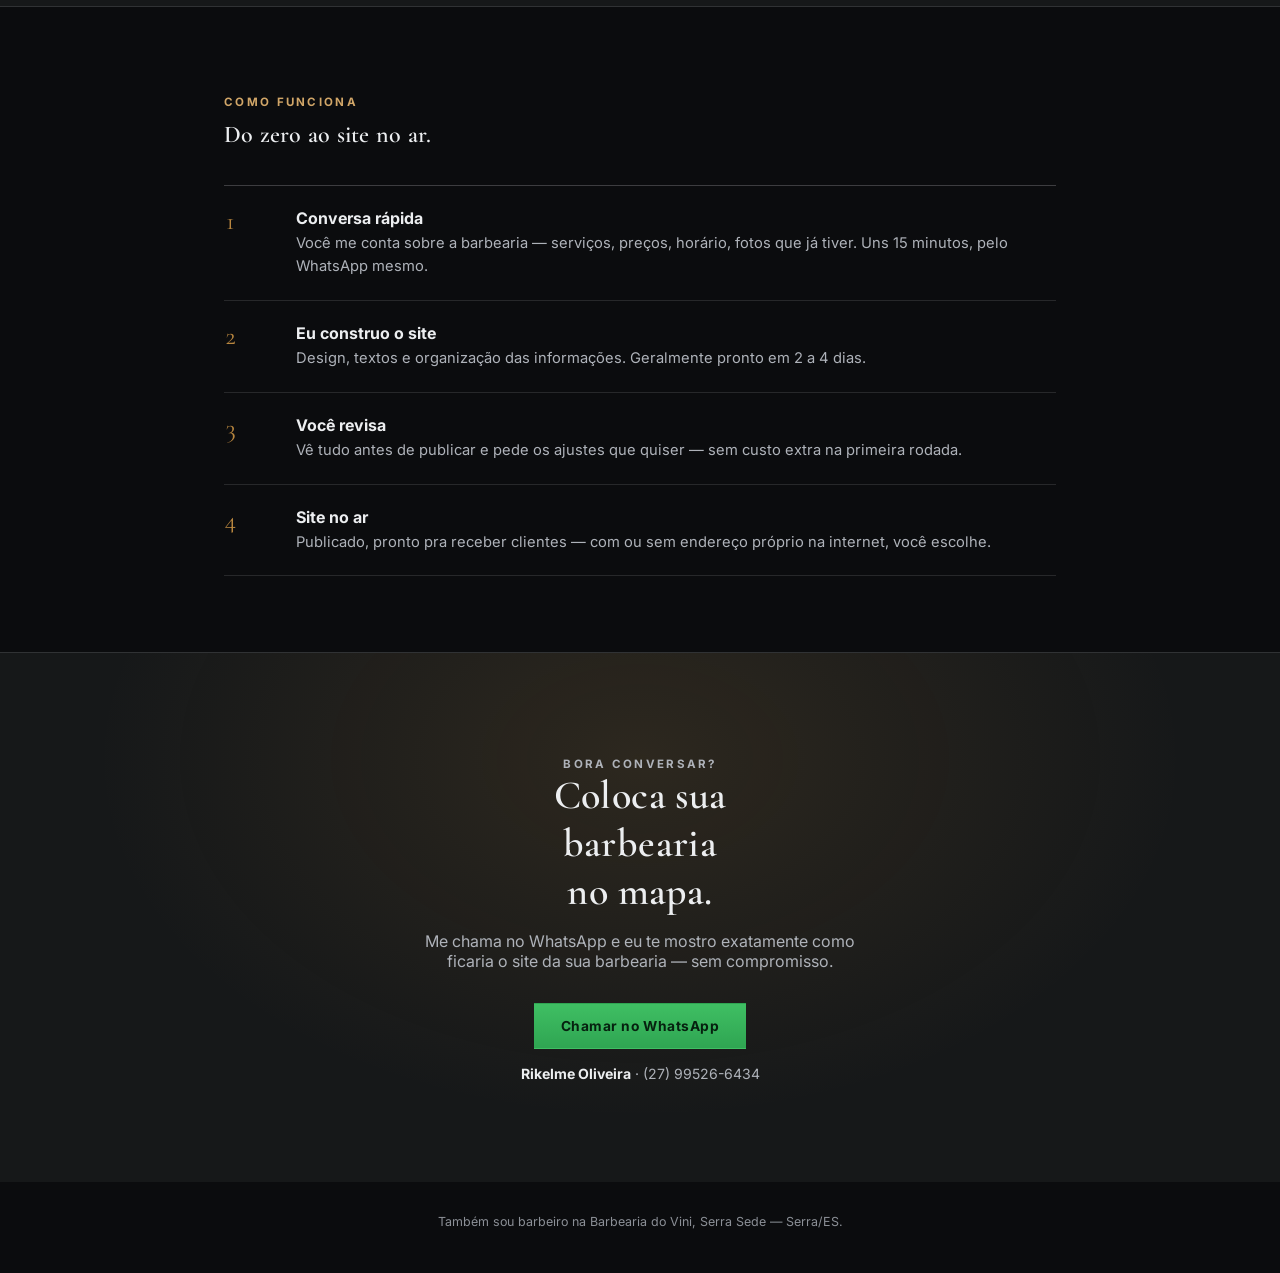
==== commit ffb168bd: "Acessibilidade e navegacao mobile - Clareia --steel-3 (#6b6f76 -> #8b8f96): contraste sobe para 6,03" ====
--- a/parceiros/index.html
+++ b/parceiros/index.html
@@ -25,7 +25,7 @@
       --ink-3:#1e2021;
       --steel-1:#eceef0;
       --steel-2:#aeb2b9;
-      --steel-3:#6b6f76;
+      --steel-3:#8b8f96;
       --brass:#b8863f;
       --brass-light:#d1a668;
       --brass-deep:#8a6329;
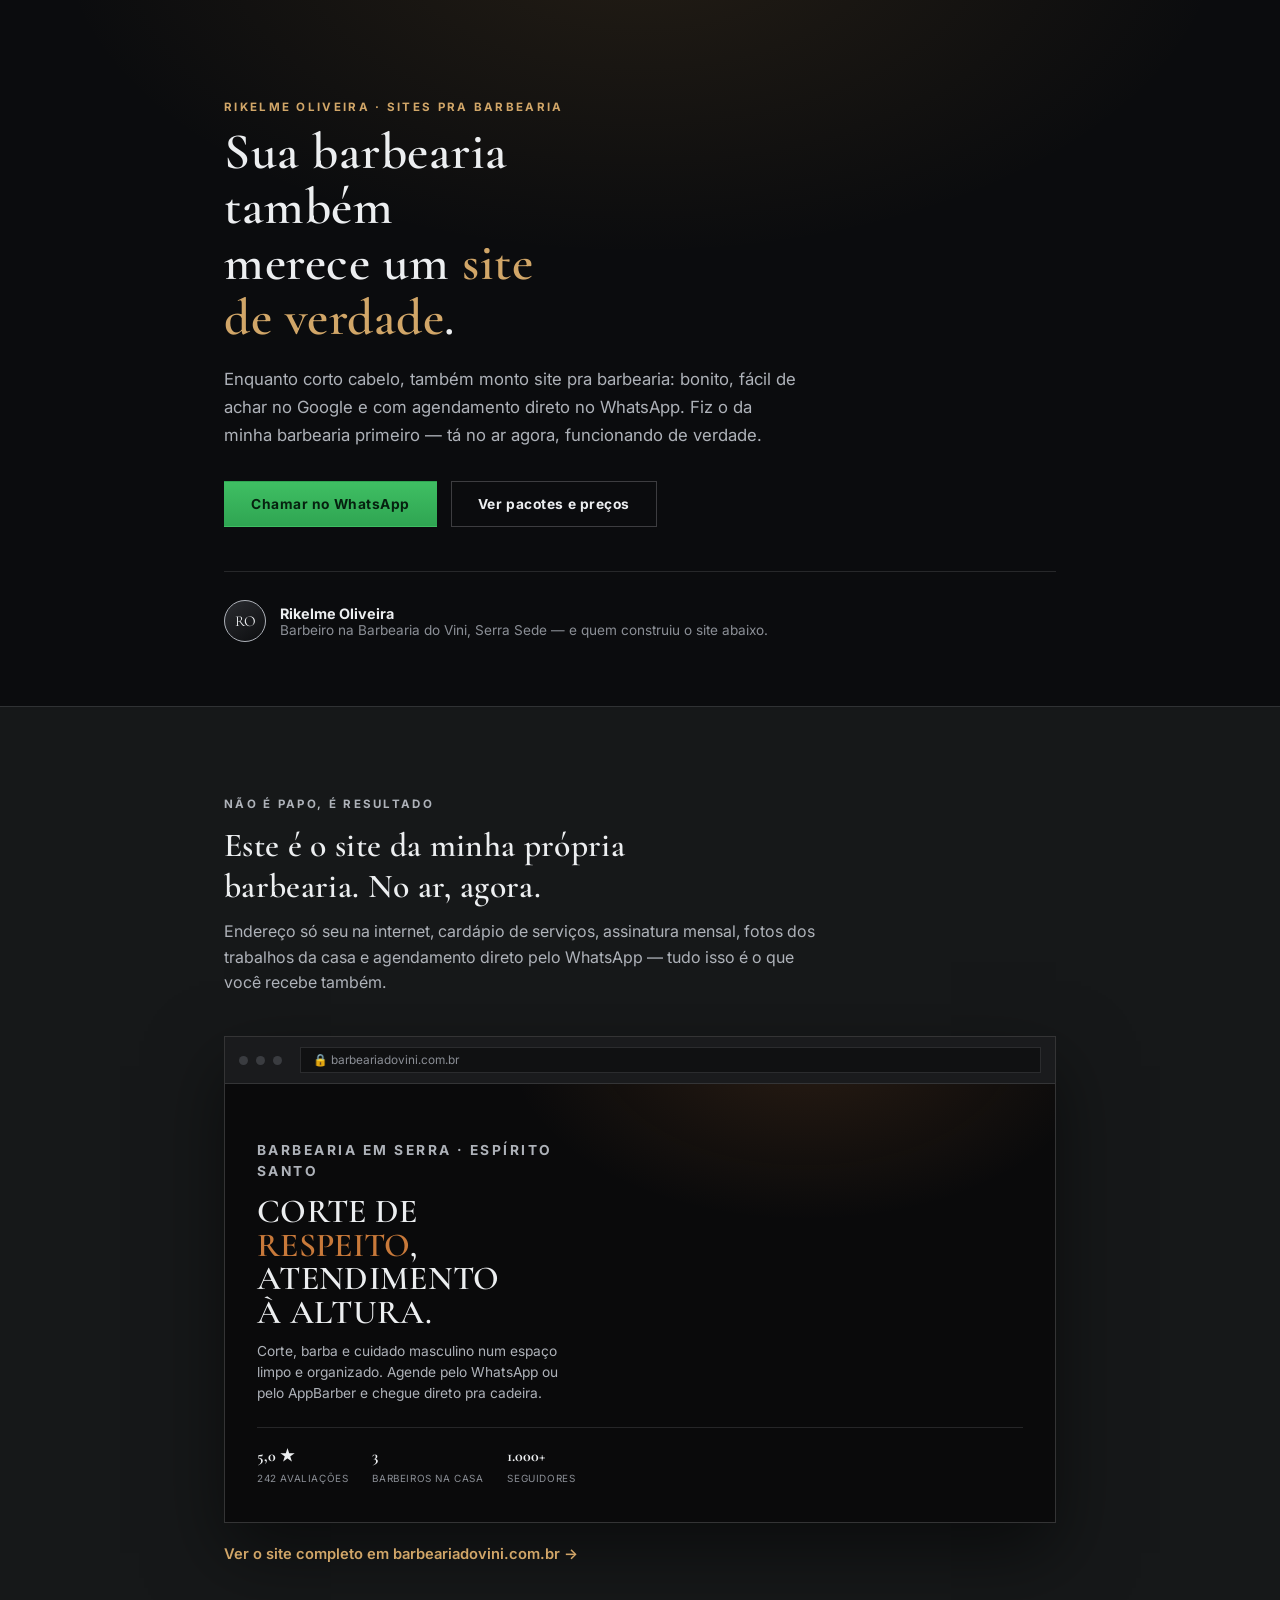
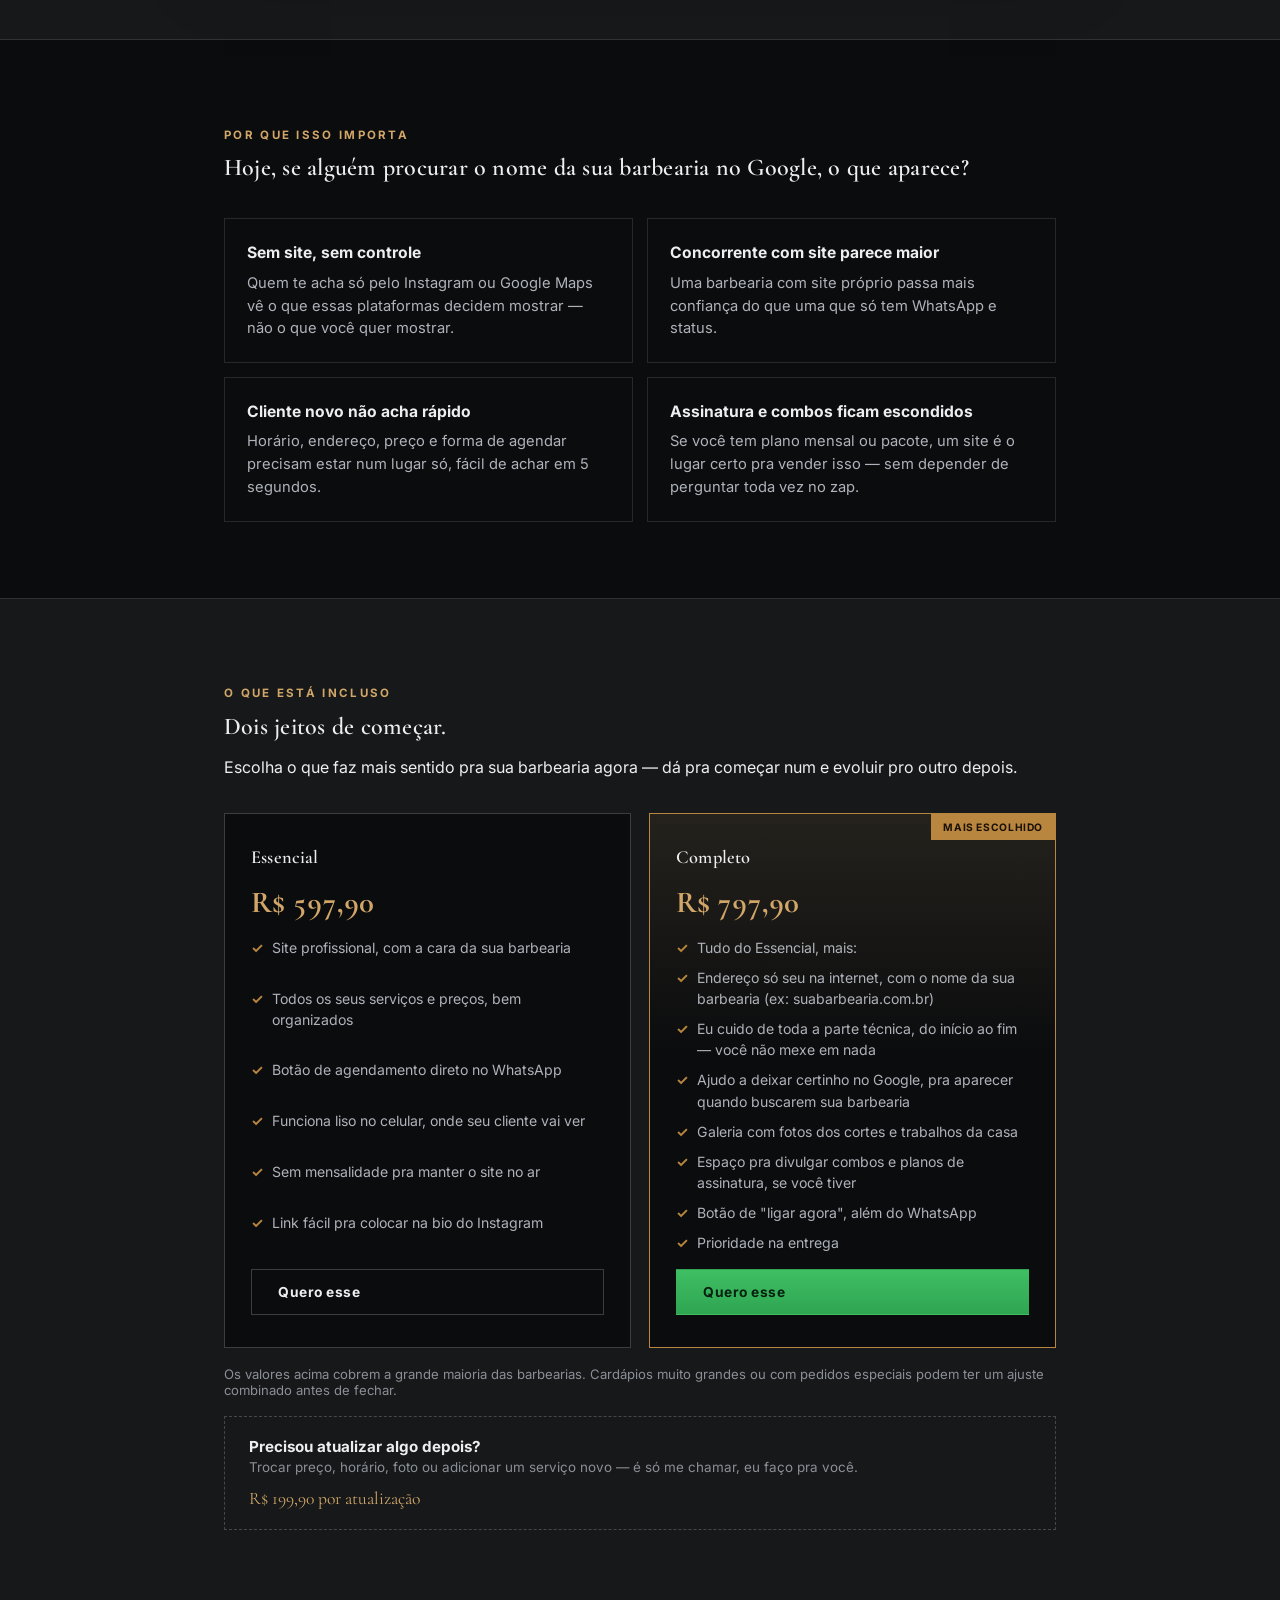
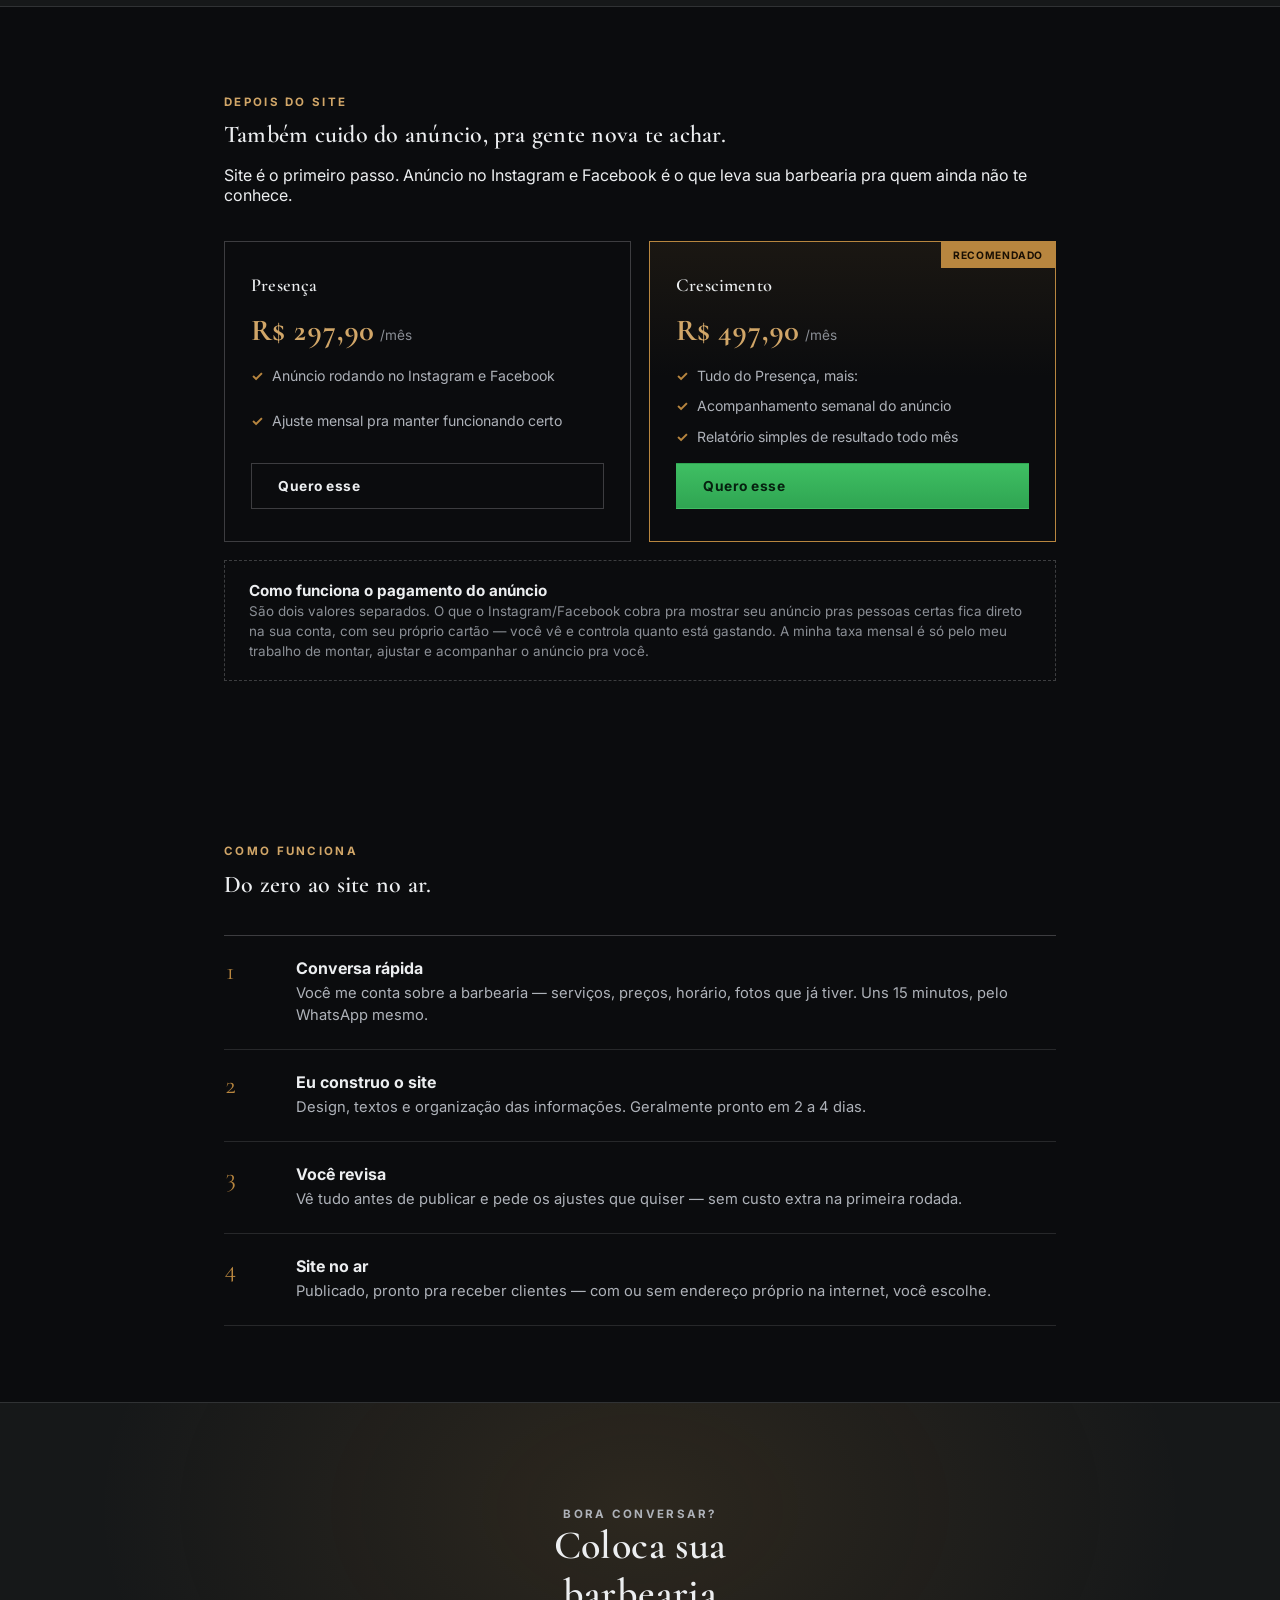
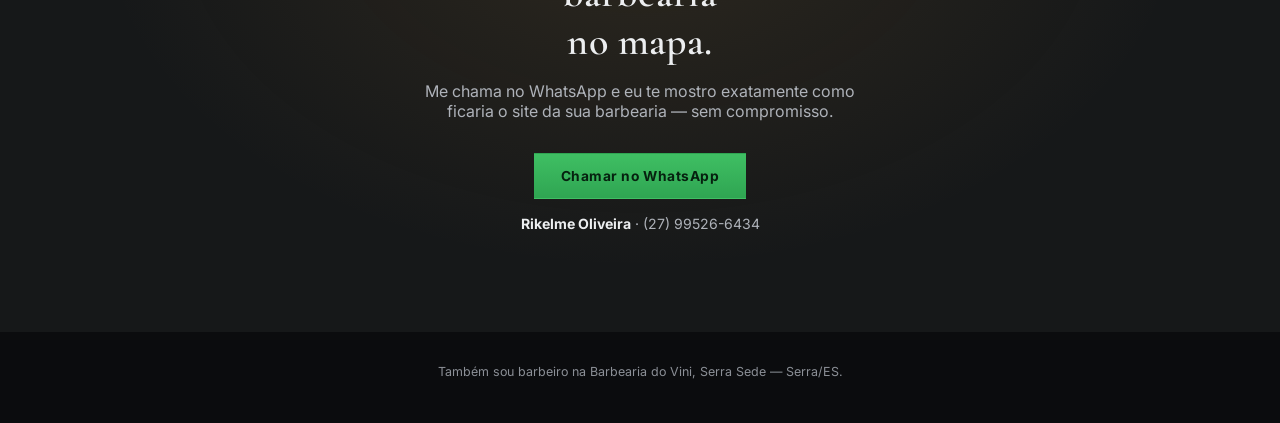
==== commit 6d0cf6fa: "Ajusta precos do site e adiciona oferta de gestao de trafego pago Pacotes de site (Essencial/Complet" ====
--- a/parceiros/index.html
+++ b/parceiros/index.html
@@ -4,14 +4,14 @@
   <meta charset="UTF-8">
   <meta name="viewport" content="width=device-width, initial-scale=1">
   <title>Site profissional pra sua barbearia — Rikelme Oliveira</title>
-  <meta name="description" content="Faço site profissional pra barbearias, com agendamento pelo WhatsApp e endereço próprio na internet. Veja pacotes, valores e um exemplo real no ar.">
+  <meta name="description" content="Faço site profissional pra barbearias e cuido do anúncio no Instagram e Facebook pra atrair gente nova. Veja pacotes, valores e um exemplo real no ar.">
   <meta name="robots" content="noindex, nofollow">
   <link rel="icon" type="image/svg+xml" href="../assets/img/favicon.svg">
 
   <meta property="og:type" content="website">
   <meta property="og:locale" content="pt_BR">
   <meta property="og:title" content="Site profissional pra sua barbearia — Rikelme Oliveira">
-  <meta property="og:description" content="Faço site profissional pra barbearias, com agendamento pelo WhatsApp e endereço próprio na internet. Veja pacotes, valores e um exemplo real no ar.">
+  <meta property="og:description" content="Faço site profissional pra barbearias e cuido do anúncio no Instagram e Facebook pra atrair gente nova. Veja pacotes, valores e um exemplo real no ar.">
   <meta name="twitter:card" content="summary">
 
   <link rel="preconnect" href="https://fonts.googleapis.com">
@@ -326,7 +326,7 @@
     <div class="pkg-grid">
       <div class="pkg-card">
         <h3>Essencial</h3>
-        <div class="pkg-price"><b>R$ 1.197,90</b></div>
+        <div class="pkg-price"><b>R$ 597,90</b></div>
         <ul class="pkg-list">
           <li>Site profissional, com a cara da sua barbearia</li>
           <li>Todos os seus serviços e preços, bem organizados</li>
@@ -341,7 +341,7 @@
       <div class="pkg-card featured">
         <span class="pkg-badge">Mais escolhido</span>
         <h3>Completo</h3>
-        <div class="pkg-price"><b>R$ 2.198,90</b></div>
+        <div class="pkg-price"><b>R$ 797,90</b></div>
         <ul class="pkg-list">
           <li>Tudo do Essencial, mais:</li>
           <li>Endereço só seu na internet, com o nome da sua barbearia (ex: suabarbearia.com.br)</li>
@@ -368,6 +368,47 @@
   </div>
 </section>
 
+<section id="trafego">
+  <div class="wrap">
+    <div class="section-head">
+      <p class="eyebrow">Depois do site</p>
+      <h2>Também cuido do anúncio, pra gente nova te achar.</h2>
+      <p>Site é o primeiro passo. Anúncio no Instagram e Facebook é o que leva sua barbearia pra quem ainda não te conhece.</p>
+    </div>
+
+    <div class="pkg-grid">
+      <div class="pkg-card">
+        <h3>Presença</h3>
+        <div class="pkg-price"><b>R$ 297,90</b><span style="color:var(--steel-3);font-size:0.85rem;">/mês</span></div>
+        <ul class="pkg-list">
+          <li>Anúncio rodando no Instagram e Facebook</li>
+          <li>Ajuste mensal pra manter funcionando certo</li>
+        </ul>
+        <a class="btn btn-ghost" href="https://wa.me/5527995266434?text=Oi%20Rikelme%2C%20tenho%20interesse%20no%20plano%20Presen%C3%A7a%20de%20an%C3%BAncio" target="_blank" rel="noopener">Quero esse</a>
+      </div>
+
+      <div class="pkg-card featured">
+        <span class="pkg-badge">Recomendado</span>
+        <h3>Crescimento</h3>
+        <div class="pkg-price"><b>R$ 497,90</b><span style="color:var(--steel-3);font-size:0.85rem;">/mês</span></div>
+        <ul class="pkg-list">
+          <li>Tudo do Presença, mais:</li>
+          <li>Acompanhamento semanal do anúncio</li>
+          <li>Relatório simples de resultado todo mês</li>
+        </ul>
+        <a class="btn btn-primary" href="https://wa.me/5527995266434?text=Oi%20Rikelme%2C%20tenho%20interesse%20no%20plano%20Crescimento%20de%20an%C3%BAncio" target="_blank" rel="noopener">Quero esse</a>
+      </div>
+    </div>
+
+    <div class="addon">
+      <div>
+        <b>Como funciona o pagamento do anúncio</b>
+        <span>São dois valores separados. O que o Instagram/Facebook cobra pra mostrar seu anúncio pras pessoas certas fica direto na sua conta, com seu próprio cartão — você vê e controla quanto está gastando. A minha taxa mensal é só pelo meu trabalho de montar, ajustar e acompanhar o anúncio pra você.</span>
+      </div>
+    </div>
+  </div>
+</section>
+
 <section>
   <div class="wrap">
     <div class="section-head">
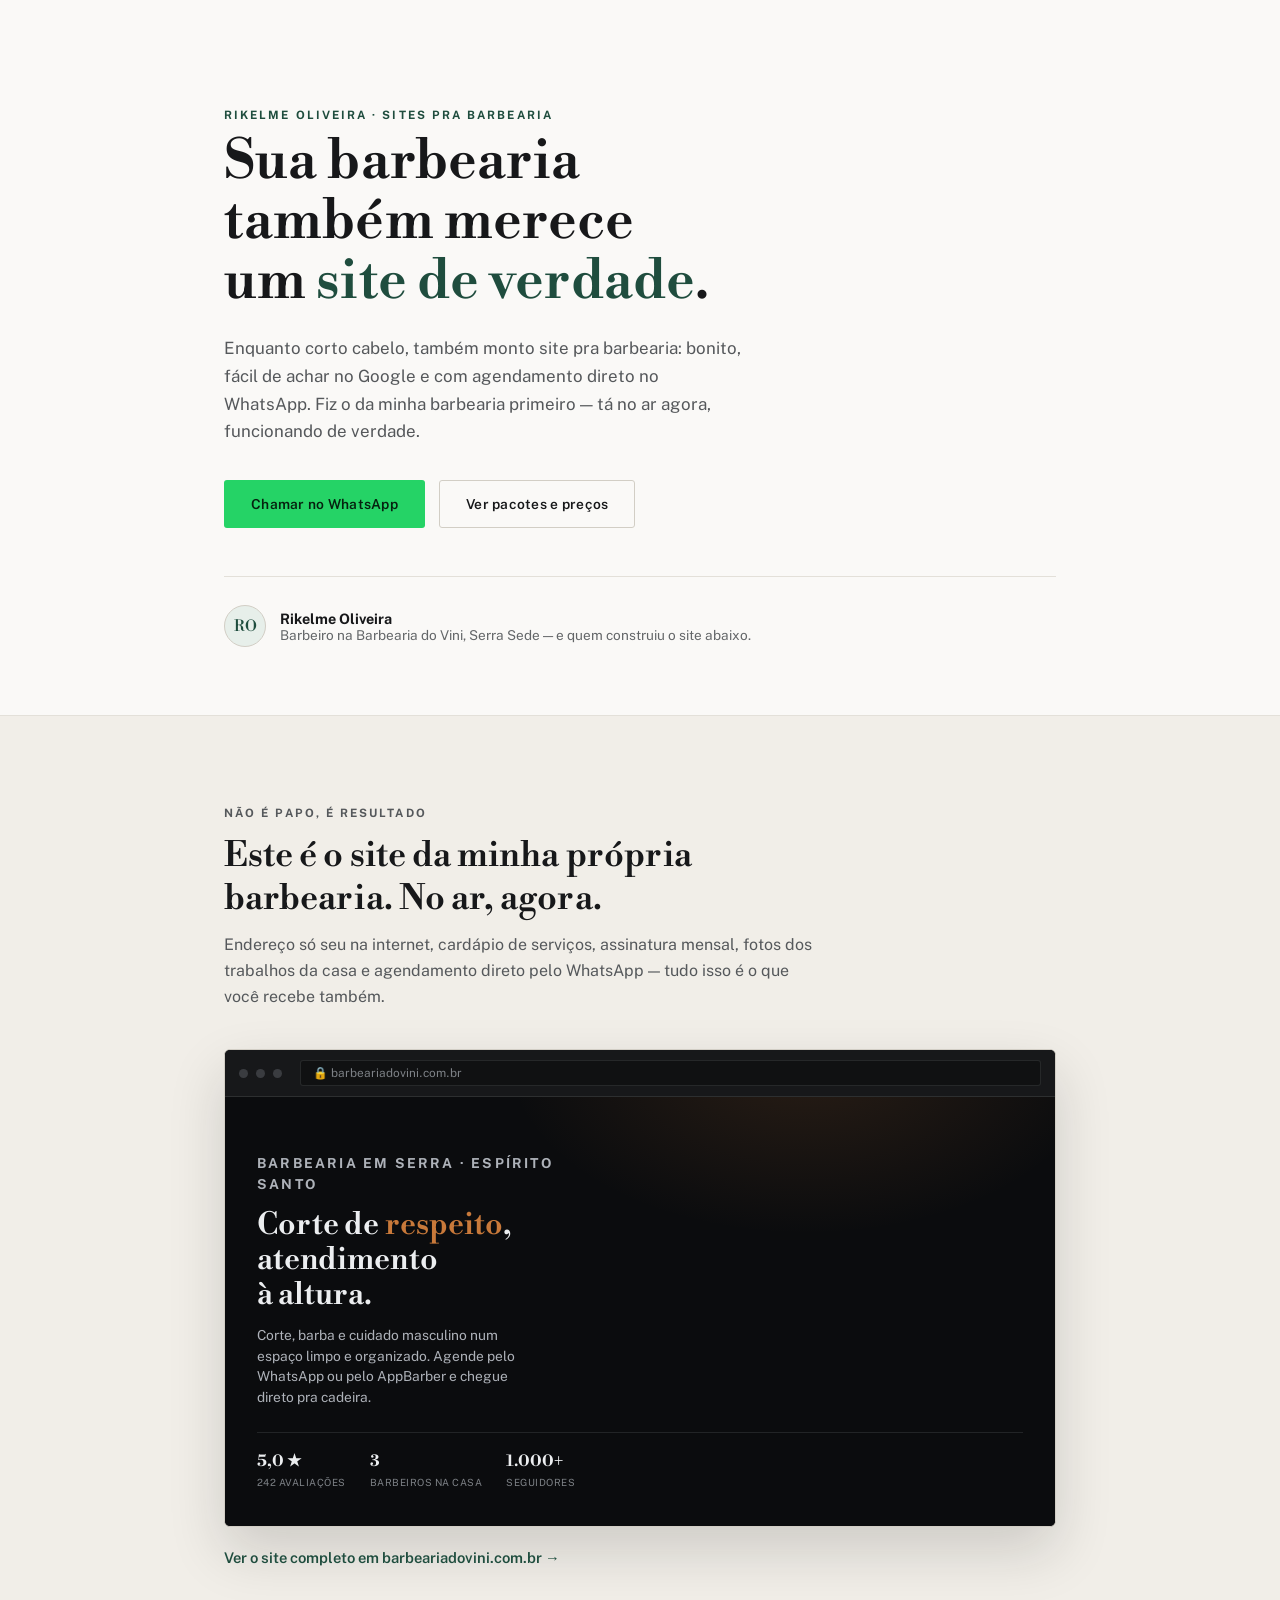
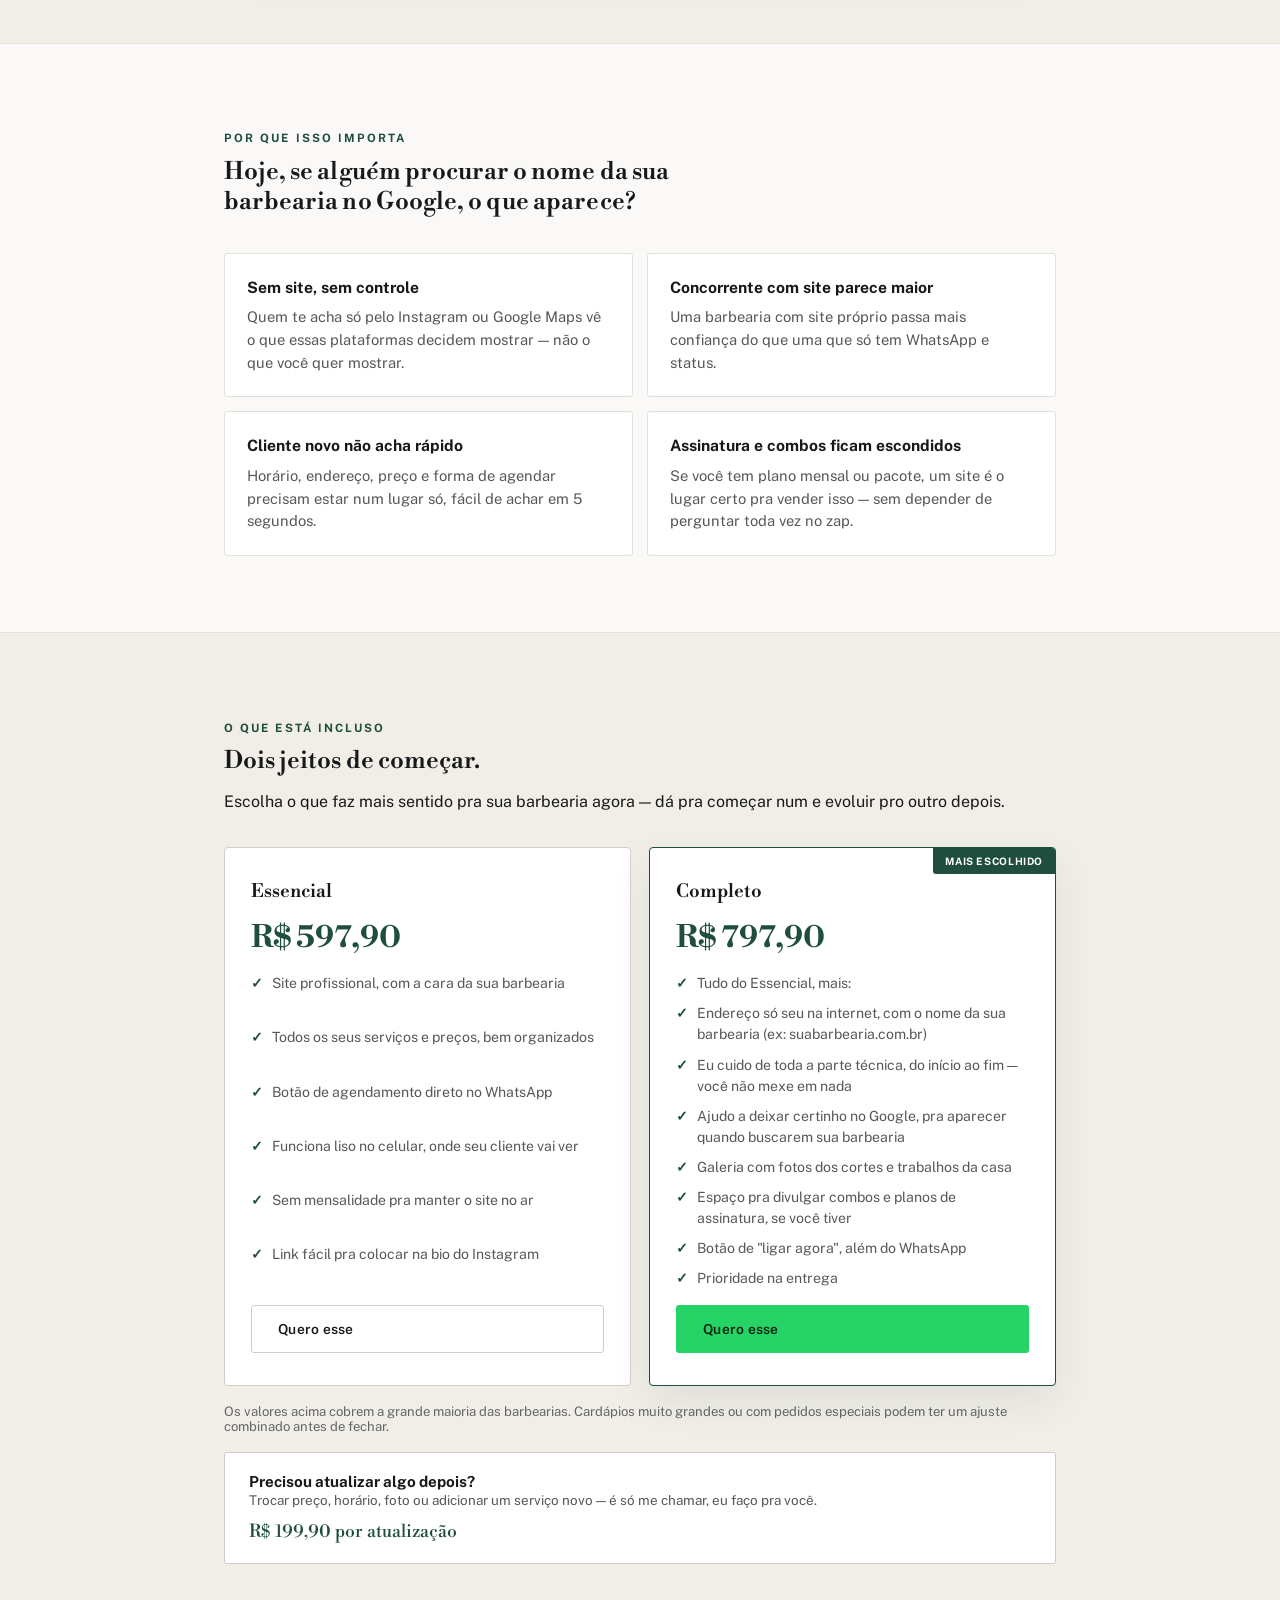
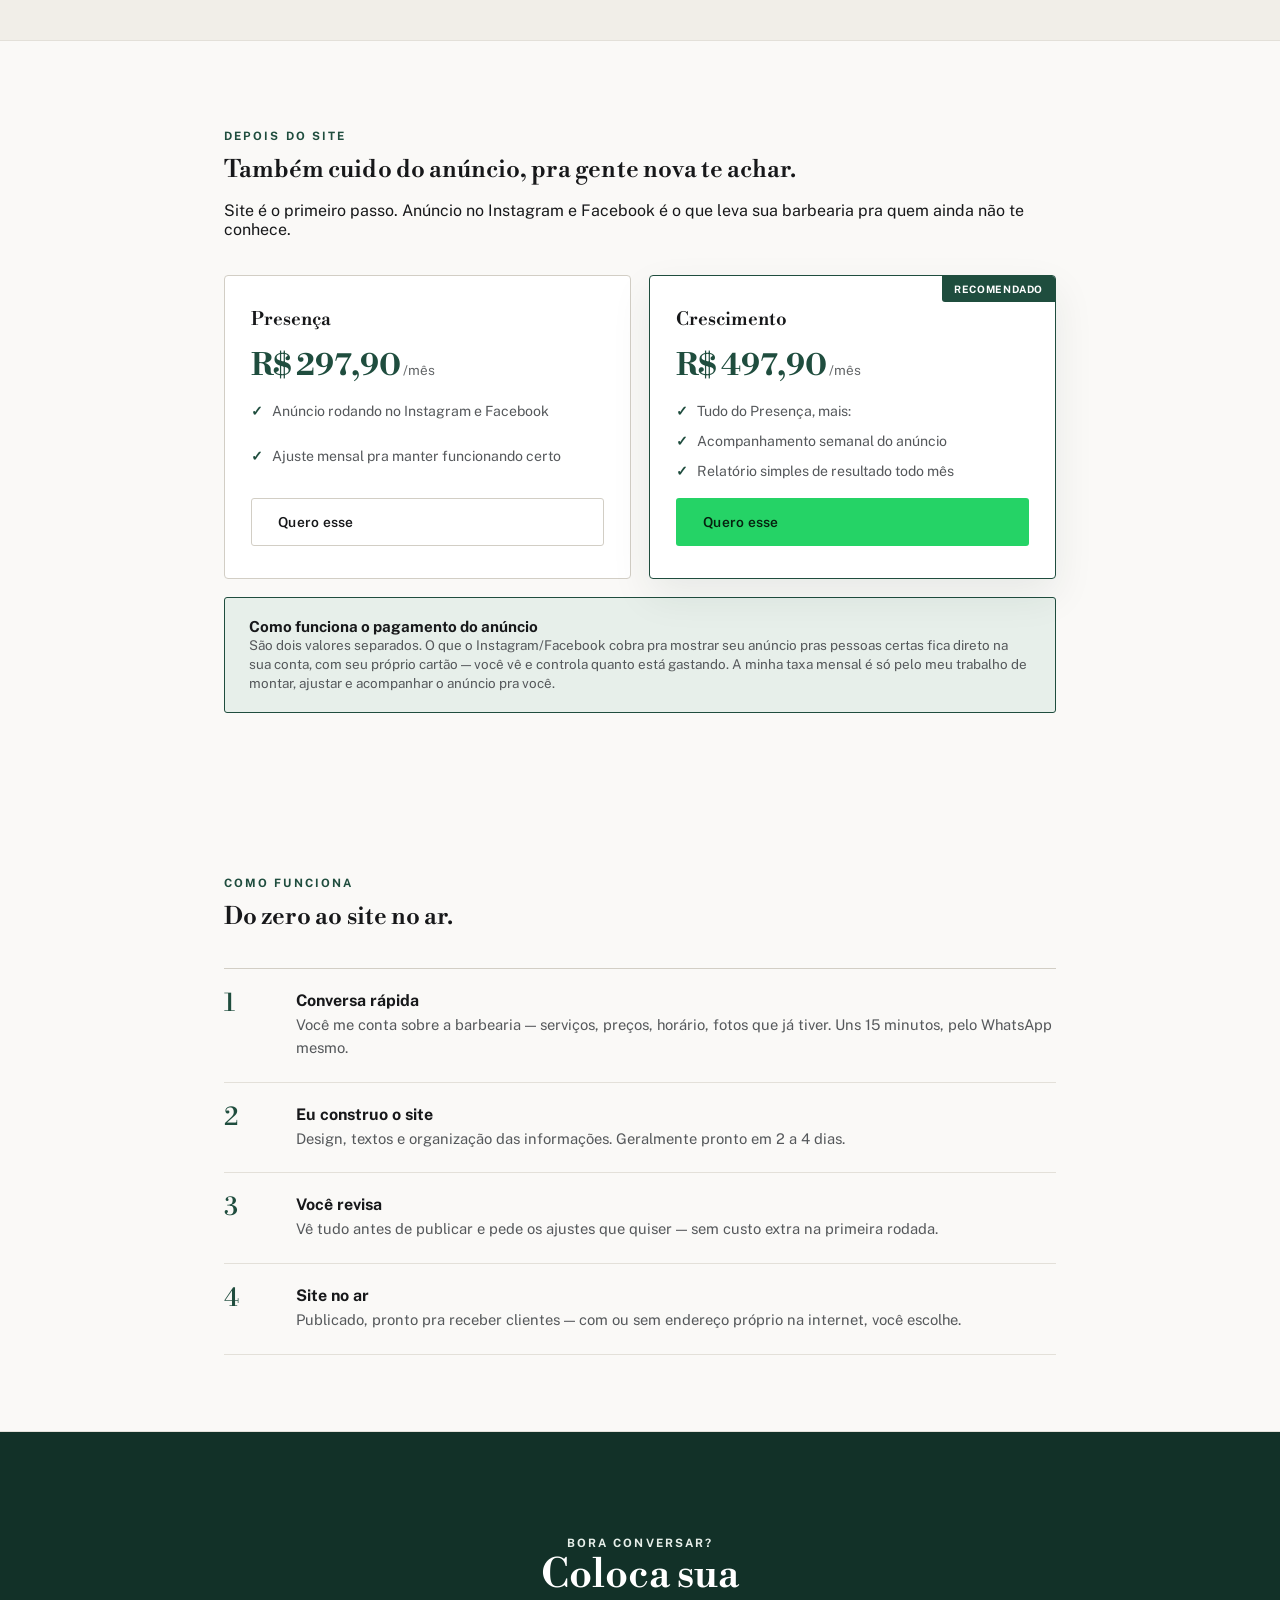
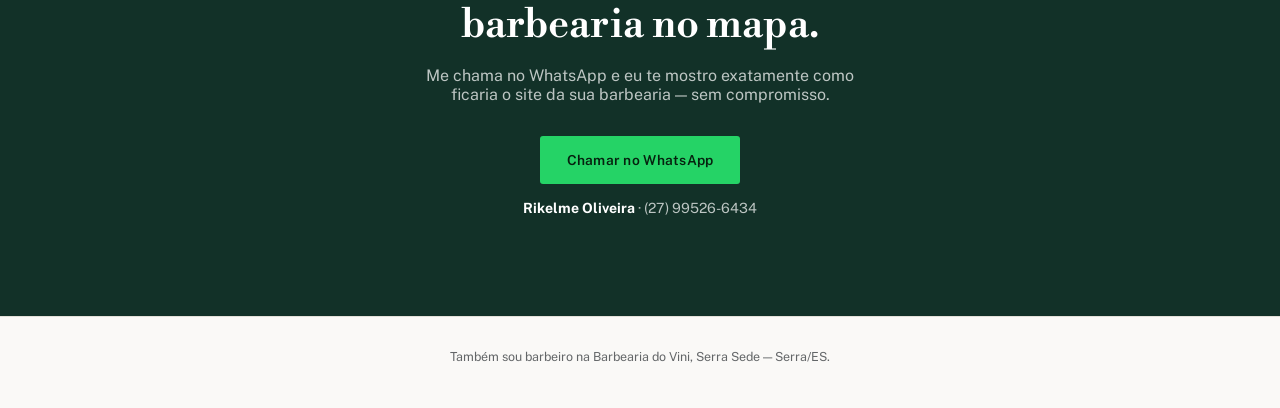
==== commit f8c1e7ca: "Redesenha a pagina /parceiros com paleta clean e minimalista Troca o tema escuro/brass por um visual" ====
--- a/parceiros/index.html
+++ b/parceiros/index.html
@@ -16,32 +16,48 @@
 
   <link rel="preconnect" href="https://fonts.googleapis.com">
   <link rel="preconnect" href="https://fonts.gstatic.com" crossorigin>
-  <link href="https://fonts.googleapis.com/css2?family=Cormorant+Garamond:ital,wght@0,500;0,600;0,700;1,500;1,600&family=Inter:wght@400;500;600;700&display=swap" rel="stylesheet">
+  <link href="https://fonts.googleapis.com/css2?family=Libre+Bodoni:wght@400;500;600;700&family=Public+Sans:wght@300;400;500;600;700&display=swap" rel="stylesheet">
 
   <style>
     :root{
-      --ink:#0b0c0e;
-      --ink-2:#161819;
-      --ink-3:#1e2021;
-      --steel-1:#eceef0;
-      --steel-2:#aeb2b9;
-      --steel-3:#8b8f96;
-      --brass:#b8863f;
-      --brass-light:#d1a668;
-      --brass-deep:#8a6329;
-      --case-ember:#c8793a;
-      --line: rgba(236,238,240,0.12);
-      --line-strong: rgba(236,238,240,0.22);
-      --font-display:'Cormorant Garamond', Georgia, 'Times New Roman', serif;
-      --font-body:'Inter', -apple-system, BlinkMacSystemFont, 'Segoe UI', Roboto, Helvetica, Arial, sans-serif;
+      /* paper + ink: the page's own identity */
+      --paper:#FAF9F7;
+      --paper-2:#F1EEE8;
+      --surface:#FFFFFF;
+      --ink:#17181A;
+      --ink-soft:#55585B;
+      --ink-faint:#636668;
+      --line:#E3E0D9;
+      --line-strong:#D2CEC5;
+
+      /* pine: the one accent, used deliberately */
+      --pine:#1F4D3E;
+      --pine-deep:#123128;
+      --pine-light:#E7EFEA;
+
+      /* whatsapp green: functional, only on WhatsApp actions */
+      --wa:#25D366;
+      --wa-deep:#1DA851;
+      --wa-ink:#06210f;
+
+      /* the mock preview keeps the REAL site's actual dark/copper brand */
+      --mock-bg:#0B0C0E;
+      --mock-chrome:#17181A;
+      --mock-ink:#ECEEF0;
+      --mock-soft:#AEB2B9;
+      --mock-faint:#7D8186;
+      --mock-ember:#C8793A;
+
+      --font-display:'Libre Bodoni', Georgia, 'Times New Roman', serif;
+      --font-body:'Public Sans', -apple-system, BlinkMacSystemFont, 'Segoe UI', Roboto, Helvetica, Arial, sans-serif;
     }
 
     *{box-sizing:border-box;}
     html{scroll-behavior:smooth;}
     body{
       margin:0;
-      background:var(--ink);
-      color:var(--steel-1);
+      background:var(--paper);
+      color:var(--ink);
       font-family:var(--font-body);
       -webkit-font-smoothing:antialiased;
       overflow-x:hidden;
@@ -52,113 +68,114 @@
       font-weight:600;
       text-wrap:balance;
       margin:0;
-      letter-spacing:0.01em;
+      letter-spacing:0.002em;
     }
     a{color:inherit;}
     .wrap{max-width:880px;margin:0 auto;padding:0 24px;}
     .eyebrow{
-      font-size:0.72rem;letter-spacing:0.2em;text-transform:uppercase;
-      color:var(--brass-light);font-weight:700;
+      font-size:0.72rem;letter-spacing:0.18em;text-transform:uppercase;
+      color:var(--pine);font-weight:700;
     }
     section{padding:76px 0;}
     .divider{border:none;border-top:1px solid var(--line);margin:0;}
 
+    :focus-visible{outline:2px solid var(--pine);outline-offset:3px;}
+
     .btn{
       display:inline-flex;align-items:center;gap:8px;
-      padding:14px 26px;font-size:0.86rem;letter-spacing:0.04em;
-      font-weight:700;text-decoration:none;white-space:nowrap;
-      border:1px solid transparent;transition:transform .15s ease, box-shadow .15s ease;
+      padding:15px 26px;font-size:0.86rem;letter-spacing:0.02em;
+      font-weight:600;text-decoration:none;white-space:nowrap;
+      border:1px solid transparent;border-radius:3px;
+      transition:transform .15s ease, box-shadow .15s ease, border-color .15s ease, color .15s ease;
       cursor:pointer;
     }
-    .btn-primary{background:linear-gradient(180deg,#3fbf63,#2fa552);color:#06210f;}
-    .btn-primary:hover{transform:translateY(-1px);box-shadow:0 10px 24px rgba(47,165,82,0.35);}
-    .btn-ghost{border-color:var(--line-strong);color:var(--steel-1);}
-    .btn-ghost:hover{border-color:var(--brass-light);color:var(--brass-light);}
+    .btn-primary{background:var(--wa);color:var(--wa-ink);}
+    .btn-primary:hover{background:var(--wa-deep);transform:translateY(-1px);box-shadow:0 10px 24px rgba(37,211,102,0.28);}
+    .btn-ghost{border-color:var(--line-strong);color:var(--ink);}
+    .btn-ghost:hover{border-color:var(--pine);color:var(--pine);}
 
     /* ---------- HERO ---------- */
-    .hero{padding:88px 0 64px;position:relative;}
-    .hero::before{
-      content:"";position:absolute;inset:0;z-index:-1;
-      background:radial-gradient(ellipse 900px 500px at 50% -10%, rgba(184,134,63,0.14), transparent 65%);
-    }
+    .hero{padding:96px 0 68px;}
     .hero h1{
-      font-size:clamp(2.1rem,5.4vw,3.2rem);
-      line-height:1.08;
-      color:var(--steel-1);
+      font-size:clamp(2.2rem,5.2vw,3.4rem);
+      line-height:1.1;
+      color:var(--ink);
       max-width:16ch;
     }
-    .hero h1 em{font-style:normal;color:var(--brass-light);}
+    .hero h1 em{font-style:normal;color:var(--pine);}
     .hero p.sub{
-      margin:20px 0 0;max-width:52ch;font-size:1.05rem;line-height:1.65;color:var(--steel-2);
-    }
-    .hero-ctas{display:flex;gap:14px;flex-wrap:wrap;margin-top:32px;}
+      margin:22px 0 0;max-width:52ch;font-size:1.06rem;line-height:1.65;color:var(--ink-soft);
+    }
+    .hero-ctas{display:flex;gap:14px;flex-wrap:wrap;margin-top:34px;}
     .hero-foot{
-      margin-top:44px;display:flex;align-items:center;gap:14px;
+      margin-top:48px;display:flex;align-items:center;gap:14px;
       padding-top:28px;border-top:1px solid var(--line);
-      font-size:0.85rem;color:var(--steel-3);
+      font-size:0.85rem;color:var(--ink-faint);
     }
     .hero-foot .avatar{
       width:42px;height:42px;flex:none;border-radius:50%;
-      background:linear-gradient(145deg,#2a2c30,#0c0d0f);
-      border:1px solid var(--steel-2);
+      background:var(--pine-light);
+      border:1px solid var(--line-strong);
       display:flex;align-items:center;justify-content:center;
-      font-family:var(--font-display);color:var(--steel-1);font-size:0.95rem;
-    }
-    .hero-foot b{color:var(--steel-1);display:block;font-size:0.9rem;}
+      font-family:var(--font-display);color:var(--pine);font-size:0.95rem;
+    }
+    .hero-foot b{color:var(--ink);display:block;font-size:0.9rem;}
 
     /* ---------- PROVA (mockup do site real) ---------- */
-    .proof{background:var(--ink-2);border-top:1px solid var(--line);border-bottom:1px solid var(--line);}
+    .proof{background:var(--paper-2);border-top:1px solid var(--line);border-bottom:1px solid var(--line);}
     .proof .section-head{max-width:600px;margin-bottom:40px;}
-    .proof h2{font-size:clamp(1.6rem,3vw,2.1rem);margin-top:10px;}
-    .proof p{color:var(--steel-2);margin-top:12px;line-height:1.6;}
+    .proof h2{font-size:clamp(1.6rem,3vw,2.15rem);margin-top:10px;}
+    .proof p{color:var(--ink-soft);margin-top:12px;line-height:1.6;}
 
     .browser-frame{
       border:1px solid var(--line-strong);
-      background:#000;
+      background:var(--mock-bg);
+      border-radius:6px;
       overflow:hidden;
-      box-shadow:0 30px 70px rgba(0,0,0,0.5);
+      box-shadow:0 24px 56px rgba(23,24,26,0.16);
     }
     .browser-chrome{
       display:flex;align-items:center;gap:8px;
-      padding:10px 14px;background:#1a1b1d;border-bottom:1px solid var(--line);
+      padding:10px 14px;background:var(--mock-chrome);
+      border-bottom:1px solid rgba(236,238,240,0.1);
     }
     .browser-chrome .dot{width:9px;height:9px;border-radius:50%;background:#3a3c40;}
     .browser-chrome .url{
       margin-left:10px;flex:1;
-      background:#101112;border:1px solid var(--line);
-      padding:5px 12px;font-size:0.74rem;color:var(--steel-3);
+      background:#101112;border:1px solid rgba(236,238,240,0.1);border-radius:3px;
+      padding:5px 12px;font-size:0.74rem;color:var(--mock-faint);
       font-variant-numeric:tabular-nums;
     }
     .mock-hero{
       padding:44px 32px 36px;
       background:
         radial-gradient(ellipse 500px 300px at 70% -10%, rgba(200,121,58,0.16), transparent 60%),
-        #0a0a0b;
+        var(--mock-bg);
     }
     .mock-eyebrow{
-      font-size:0.62rem;letter-spacing:0.18em;text-transform:uppercase;
-      color:var(--case-ember);font-weight:700;
+      font-size:0.62rem;letter-spacing:0.16em;text-transform:uppercase;
+      color:var(--mock-ember);font-weight:700;
     }
     .mock-hero h3{
-      font-family:var(--font-display);text-transform:uppercase;
-      font-size:clamp(1.5rem,4vw,2.1rem);line-height:1;
-      color:var(--steel-1);margin-top:10px;max-width:12ch;
-    }
-    .mock-hero h3 em{font-style:normal;color:var(--case-ember);}
+      font-family:var(--font-display);
+      font-size:clamp(1.4rem,4vw,1.9rem);line-height:1.15;
+      color:var(--mock-ink);margin-top:10px;max-width:14ch;
+    }
+    .mock-hero h3 em{font-style:normal;color:var(--mock-ember);}
     .mock-hero p{
-      color:var(--steel-2);font-size:0.86rem;margin-top:12px;max-width:34ch;line-height:1.5;
+      color:var(--mock-soft);font-size:0.86rem;margin-top:12px;max-width:34ch;line-height:1.5;
     }
     .mock-stats{
       display:flex;gap:24px;flex-wrap:wrap;margin-top:24px;
-      padding-top:18px;border-top:1px solid var(--line);
+      padding-top:18px;border-top:1px solid rgba(236,238,240,0.1);
     }
     .mock-stats div b{
-      display:block;font-family:var(--font-display);color:var(--steel-1);font-size:1rem;
-    }
-    .mock-stats div span{font-size:0.62rem;letter-spacing:0.06em;text-transform:uppercase;color:var(--steel-3);}
+      display:block;font-family:var(--font-display);color:var(--mock-ink);font-size:1rem;
+    }
+    .mock-stats div span{font-size:0.62rem;letter-spacing:0.05em;text-transform:uppercase;color:var(--mock-faint);}
     .proof-link{
       display:inline-flex;align-items:center;gap:8px;margin-top:22px;
-      color:var(--brass-light);text-decoration:none;font-size:0.92rem;font-weight:600;
+      color:var(--pine);text-decoration:none;font-size:0.92rem;font-weight:600;
     }
     .proof-link:hover{text-decoration:underline;}
 
@@ -167,43 +184,49 @@
       display:grid;grid-template-columns:1fr 1fr;gap:14px;margin-top:36px;
     }
     .problem-card{
-      border:1px solid var(--line);padding:22px 22px;
-      font-size:0.92rem;color:var(--steel-2);line-height:1.55;
-    }
-    .problem-card b{display:block;color:var(--steel-1);margin-bottom:6px;font-size:0.98rem;}
+      border:1px solid var(--line);background:var(--surface);border-radius:3px;
+      padding:22px 22px;
+      font-size:0.92rem;color:var(--ink-soft);line-height:1.55;
+    }
+    .problem-card b{display:block;color:var(--ink);margin-bottom:6px;font-size:0.98rem;}
     @media(max-width:640px){.problem-grid{grid-template-columns:1fr;}}
 
     /* ---------- PACOTES ---------- */
-    .packages{background:var(--ink-2);border-top:1px solid var(--line);border-bottom:1px solid var(--line);}
+    .packages{background:var(--paper-2);border-top:1px solid var(--line);border-bottom:1px solid var(--line);}
     .pkg-grid{display:grid;grid-template-columns:1fr 1fr;gap:18px;margin-top:36px;}
     .pkg-card{
-      border:1px solid var(--line-strong);background:var(--ink);
+      border:1px solid var(--line-strong);background:var(--surface);border-radius:4px;
       padding:32px 26px;display:flex;flex-direction:column;gap:16px;position:relative;
     }
     .pkg-card.featured{
-      border-color:var(--brass);
-      background:linear-gradient(180deg, rgba(184,134,63,0.09), var(--ink) 45%);
+      border-color:var(--pine);
+      box-shadow:0 16px 40px rgba(18,49,40,0.08);
     }
     .pkg-badge{
-      position:absolute;top:0;right:0;background:var(--brass);color:#1a1004;
+      position:absolute;top:0;right:0;background:var(--pine);color:#FFFFFF;
       font-size:0.64rem;letter-spacing:0.06em;text-transform:uppercase;font-weight:700;
-      padding:7px 12px;
-    }
-    .pkg-card h3{font-size:1.15rem;color:var(--steel-1);}
-    .pkg-price{display:flex;align-items:baseline;gap:6px;}
-    .pkg-price b{font-family:var(--font-display);font-size:1.9rem;color:var(--brass-light);font-variant-numeric:tabular-nums;}
+      padding:7px 12px;border-radius:0 3px 0 3px;
+    }
+    .pkg-card h3{font-size:1.15rem;color:var(--ink);}
+    .pkg-price{display:flex;align-items:baseline;gap:2px;}
+    .pkg-price b{font-family:var(--font-display);font-size:1.9rem;color:var(--pine);font-variant-numeric:tabular-nums;}
+    .pkg-unit{color:var(--ink-faint);font-size:0.85rem;}
     .pkg-list{list-style:none;margin:0;padding:0;display:grid;gap:9px;flex:1;}
-    .pkg-list li{display:flex;gap:9px;font-size:0.88rem;color:var(--steel-2);line-height:1.5;}
-    .pkg-list li::before{content:"✓";color:var(--brass);font-weight:700;flex:none;}
+    .pkg-list li{display:flex;gap:9px;font-size:0.88rem;color:var(--ink-soft);line-height:1.5;}
+    .pkg-list li::before{content:"✓";color:var(--pine);font-weight:700;flex:none;}
     @media(max-width:680px){.pkg-grid{grid-template-columns:1fr;}}
 
+    .note{margin-top:18px;color:var(--ink-faint);font-size:0.82rem;}
+
     .addon{
-      margin-top:18px;border:1px dashed var(--line-strong);padding:20px 24px;
+      margin-top:18px;border:1px solid var(--line-strong);background:var(--surface);border-radius:3px;
+      padding:20px 24px;
       display:flex;justify-content:space-between;align-items:center;flex-wrap:wrap;gap:12px;
     }
-    .addon b{color:var(--steel-1);display:block;font-size:0.95rem;}
-    .addon span{color:var(--steel-3);font-size:0.84rem;}
-    .addon .amt{font-family:var(--font-display);color:var(--brass-light);font-size:1.1rem;white-space:nowrap;}
+    .addon.highlight{background:var(--pine-light);border-color:var(--pine);}
+    .addon b{color:var(--ink);display:block;font-size:0.95rem;}
+    .addon span{color:var(--ink-soft);font-size:0.84rem;}
+    .addon .amt{font-family:var(--font-display);color:var(--pine);font-size:1.1rem;white-space:nowrap;}
 
     /* ---------- PROCESSO ---------- */
     .steps{display:grid;gap:0;margin-top:36px;border-top:1px solid var(--line-strong);}
@@ -212,28 +235,33 @@
       padding:22px 0;border-bottom:1px solid var(--line);
     }
     .step .n{
-      font-family:var(--font-display);font-size:1.6rem;color:var(--brass);
+      font-family:var(--font-display);font-size:1.6rem;color:var(--pine);
       font-variant-numeric:tabular-nums;line-height:1;
     }
-    .step b{display:block;color:var(--steel-1);font-size:1rem;margin-bottom:4px;}
-    .step span{color:var(--steel-2);font-size:0.92rem;line-height:1.55;}
+    .step b{display:block;color:var(--ink);font-size:1rem;margin-bottom:4px;}
+    .step span{color:var(--ink-soft);font-size:0.92rem;line-height:1.55;}
 
     /* ---------- CTA FINAL ---------- */
     .cta-band{
-      background:
-        radial-gradient(ellipse at 50% 20%, rgba(184,134,63,0.14), transparent 60%),
-        var(--ink-2);
+      background:var(--pine-deep);
       border-top:1px solid var(--line);text-align:center;padding:88px 24px 100px;
     }
-    .cta-band h2{font-size:clamp(1.8rem,3.6vw,2.5rem);max-width:16ch;margin:0 auto;color:var(--steel-1);}
-    .cta-band p{color:var(--steel-2);margin:16px auto 0;max-width:44ch;}
+    .cta-band .eyebrow{color:var(--pine-light);}
+    .cta-band h2{font-size:clamp(1.8rem,3.6vw,2.5rem);max-width:16ch;margin:0 auto;color:#FFFFFF;}
+    .cta-band p{color:rgba(255,255,255,0.72);margin:16px auto 0;max-width:44ch;}
     .cta-band .hero-ctas{justify-content:center;margin-top:32px;}
     .cta-contact{
-      margin-top:34px;font-size:0.88rem;color:var(--steel-3);
-    }
-    .cta-contact b{color:var(--steel-1);}
-
-    footer{padding:32px 24px 44px;text-align:center;font-size:0.78rem;color:var(--steel-3);}
+      margin-top:34px;font-size:0.88rem;color:rgba(255,255,255,0.6);
+    }
+    .cta-contact b{color:#FFFFFF;}
+
+    footer{padding:32px 24px 44px;text-align:center;font-size:0.78rem;color:var(--ink-faint);border-top:1px solid var(--line);}
+
+    @media(max-width:640px){
+      section{padding:56px 0;}
+      .hero{padding:72px 0 48px;}
+      .cta-band{padding:64px 24px 76px;}
+    }
 
     @media(prefers-reduced-motion:reduce){*{transition:none !important;}}
   </style>
@@ -356,7 +384,7 @@
       </div>
     </div>
 
-    <p style="margin-top:18px;color:var(--steel-3);font-size:0.82rem;">Os valores acima cobrem a grande maioria das barbearias. Cardápios muito grandes ou com pedidos especiais podem ter um ajuste combinado antes de fechar.</p>
+    <p class="note">Os valores acima cobrem a grande maioria das barbearias. Cardápios muito grandes ou com pedidos especiais podem ter um ajuste combinado antes de fechar.</p>
 
     <div class="addon">
       <div>
@@ -379,7 +407,7 @@
     <div class="pkg-grid">
       <div class="pkg-card">
         <h3>Presença</h3>
-        <div class="pkg-price"><b>R$ 297,90</b><span style="color:var(--steel-3);font-size:0.85rem;">/mês</span></div>
+        <div class="pkg-price"><b>R$ 297,90</b><span class="pkg-unit">/mês</span></div>
         <ul class="pkg-list">
           <li>Anúncio rodando no Instagram e Facebook</li>
           <li>Ajuste mensal pra manter funcionando certo</li>
@@ -390,7 +418,7 @@
       <div class="pkg-card featured">
         <span class="pkg-badge">Recomendado</span>
         <h3>Crescimento</h3>
-        <div class="pkg-price"><b>R$ 497,90</b><span style="color:var(--steel-3);font-size:0.85rem;">/mês</span></div>
+        <div class="pkg-price"><b>R$ 497,90</b><span class="pkg-unit">/mês</span></div>
         <ul class="pkg-list">
           <li>Tudo do Presença, mais:</li>
           <li>Acompanhamento semanal do anúncio</li>
@@ -400,7 +428,7 @@
       </div>
     </div>
 
-    <div class="addon">
+    <div class="addon highlight">
       <div>
         <b>Como funciona o pagamento do anúncio</b>
         <span>São dois valores separados. O que o Instagram/Facebook cobra pra mostrar seu anúncio pras pessoas certas fica direto na sua conta, com seu próprio cartão — você vê e controla quanto está gastando. A minha taxa mensal é só pelo meu trabalho de montar, ajustar e acompanhar o anúncio pra você.</span>
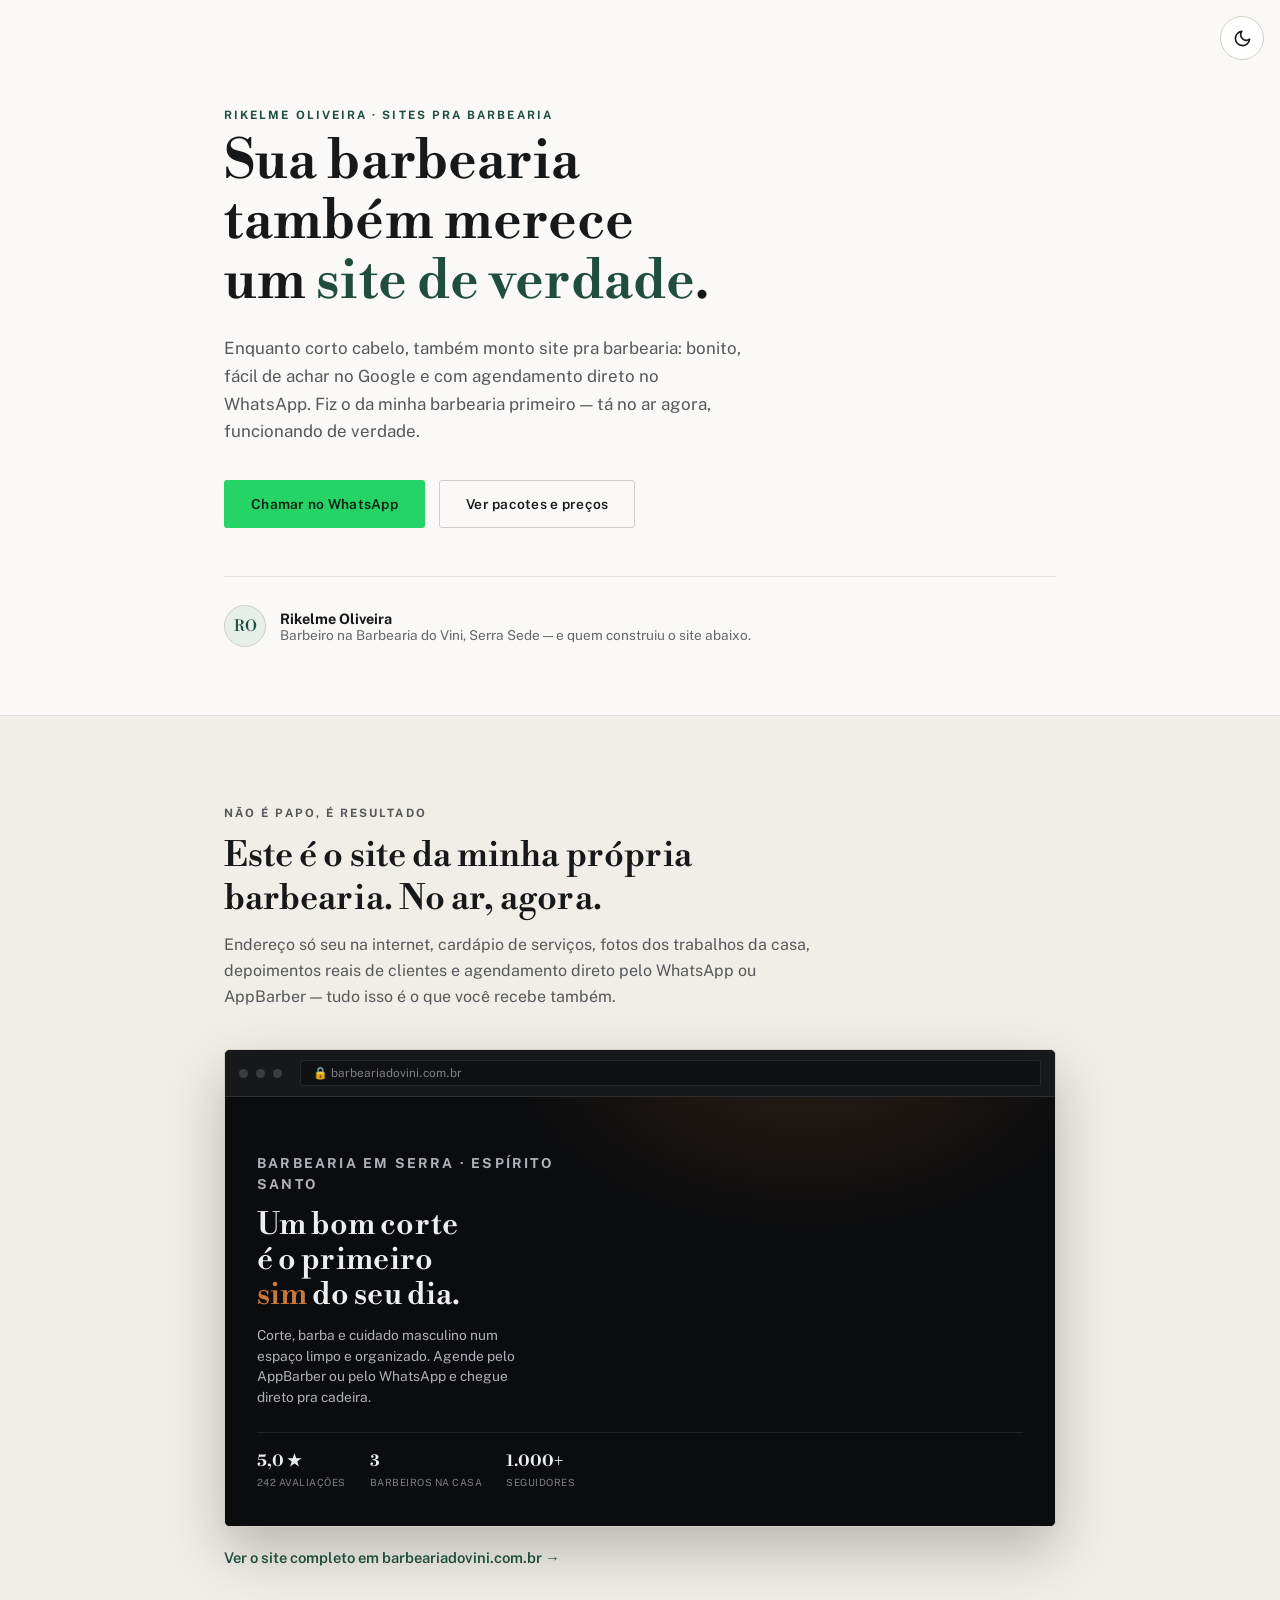
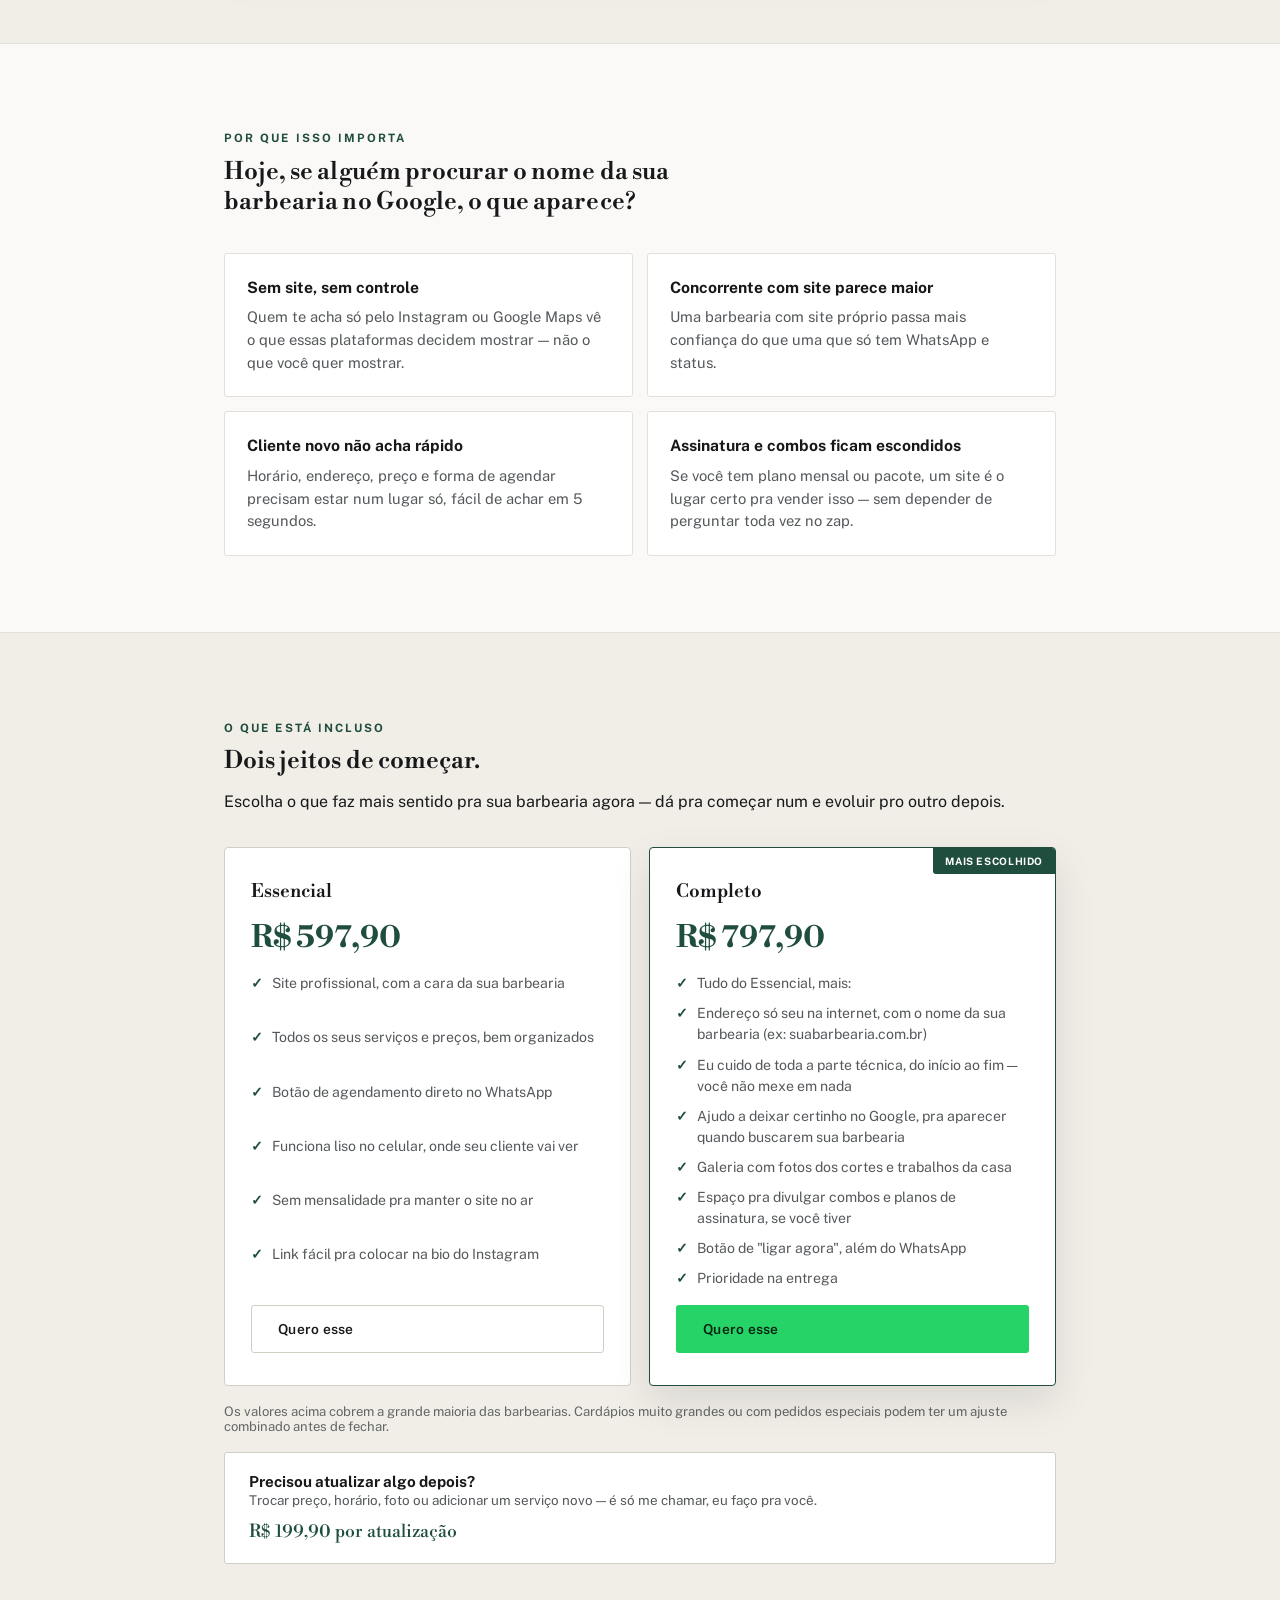
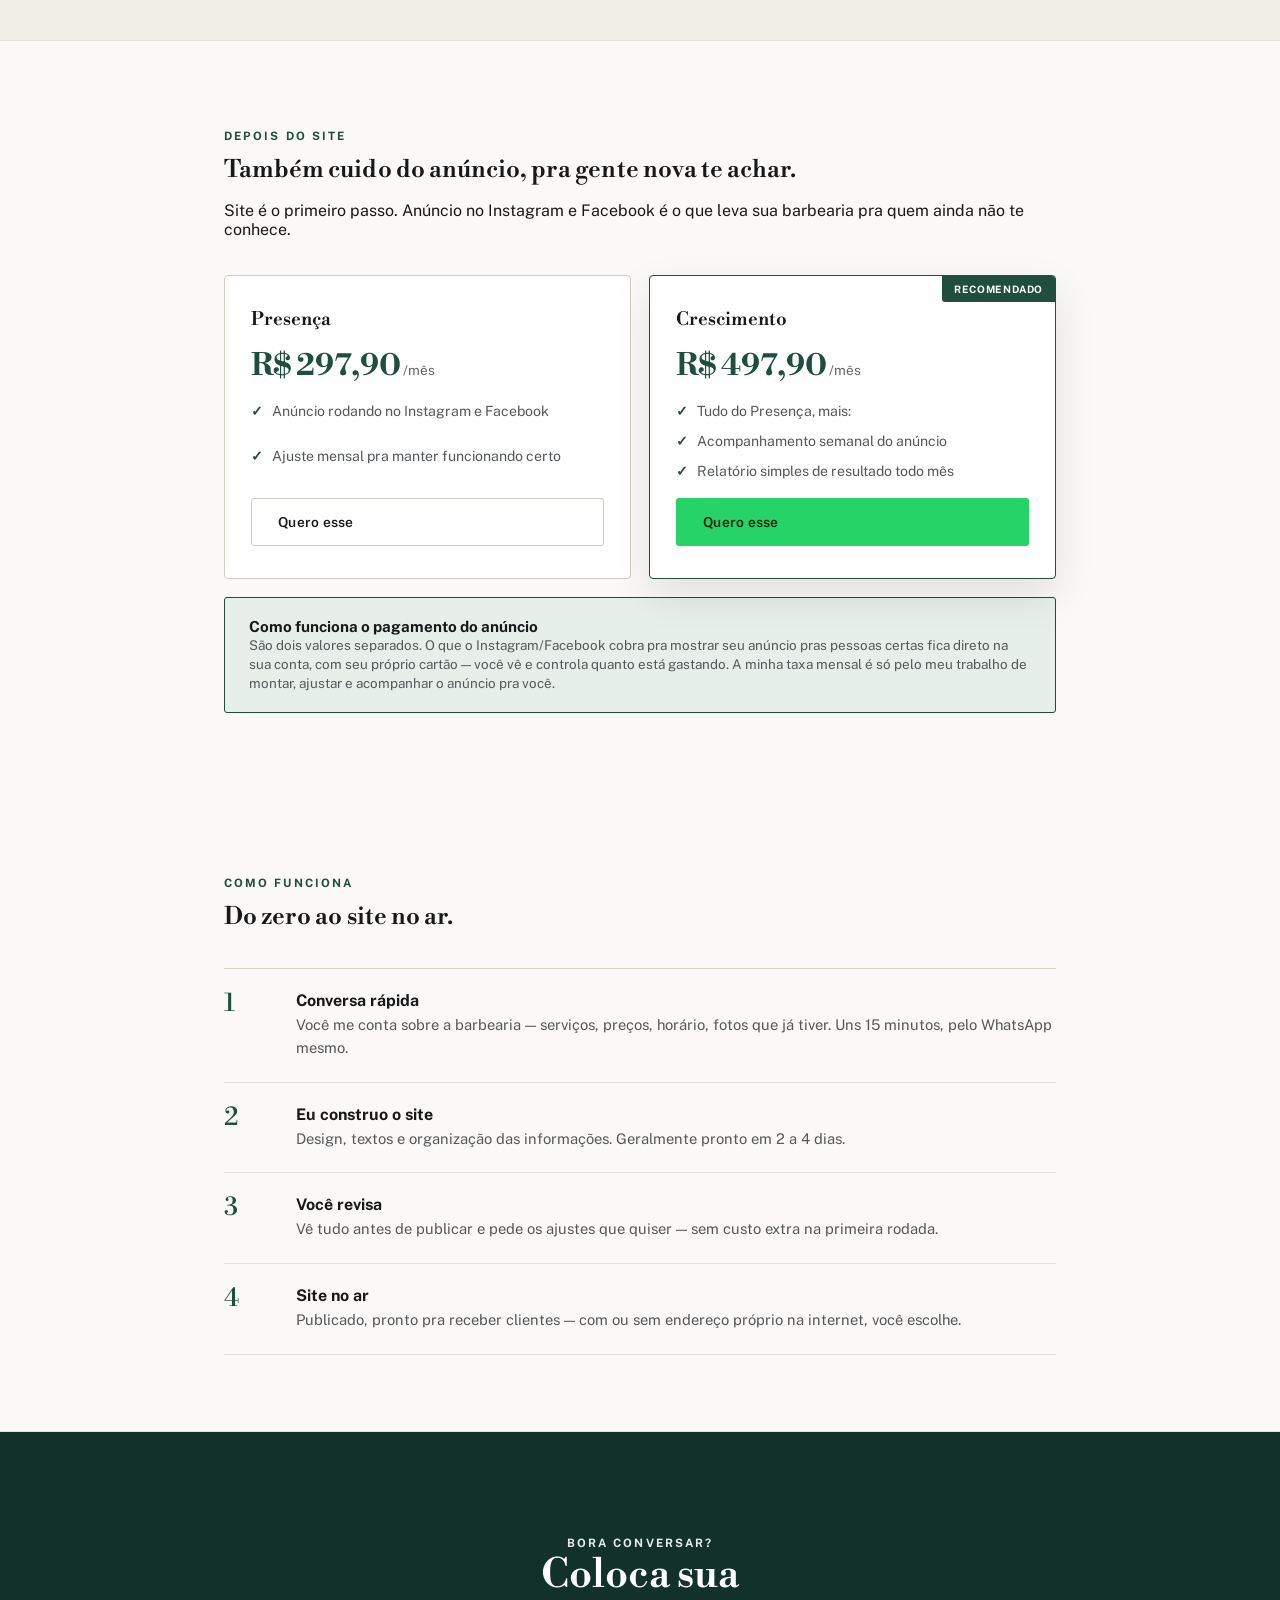
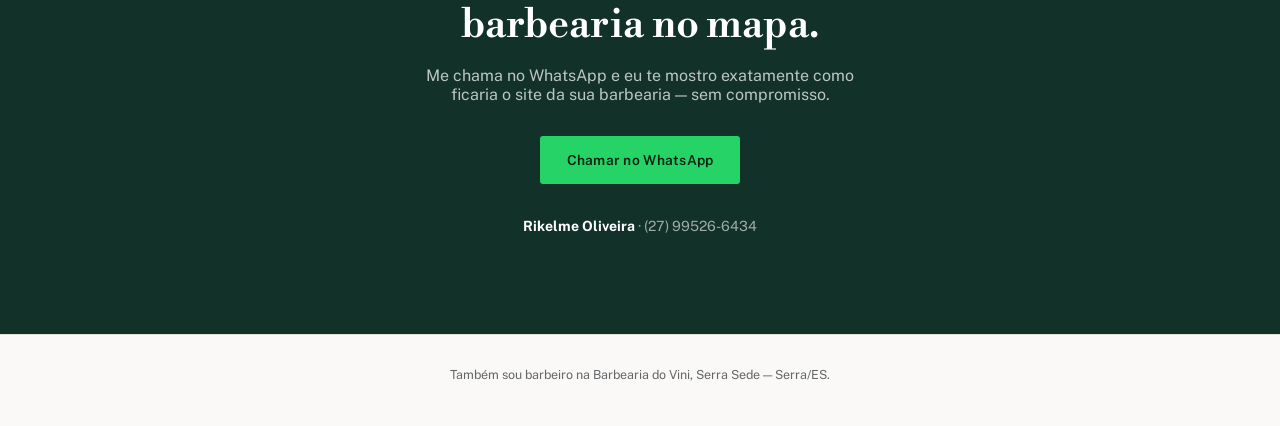
==== commit 4b9af555: "Adiciona modo escuro e atualiza o preview do site real na pagina /parceiros Modo escuro: segue prefe" ====
--- a/parceiros/index.html
+++ b/parceiros/index.html
@@ -14,13 +14,38 @@
   <meta property="og:description" content="Faço site profissional pra barbearias e cuido do anúncio no Instagram e Facebook pra atrair gente nova. Veja pacotes, valores e um exemplo real no ar.">
   <meta name="twitter:card" content="summary">
 
+  <script>
+    (function(){
+      try{
+        var t = localStorage.getItem('theme');
+        if (t === 'dark' || t === 'light') document.documentElement.setAttribute('data-theme', t);
+      }catch(e){}
+    })();
+  </script>
+
   <link rel="preconnect" href="https://fonts.googleapis.com">
   <link rel="preconnect" href="https://fonts.gstatic.com" crossorigin>
   <link href="https://fonts.googleapis.com/css2?family=Libre+Bodoni:wght@400;500;600;700&family=Public+Sans:wght@300;400;500;600;700&display=swap" rel="stylesheet">
 
   <style>
     :root{
-      /* paper + ink: the page's own identity */
+      /* whatsapp green: functional, only on WhatsApp actions — constant across themes */
+      --wa:#25D366;
+      --wa-deep:#1DA851;
+      --wa-ink:#06210f;
+
+      /* the mock preview keeps the REAL site's actual dark/copper brand, regardless of page theme */
+      --mock-bg:#0B0C0E;
+      --mock-chrome:#17181A;
+      --mock-ink:#ECEEF0;
+      --mock-soft:#AEB2B9;
+      --mock-faint:#7D8186;
+      --mock-ember:#C8793A;
+
+      --font-display:'Libre Bodoni', Georgia, 'Times New Roman', serif;
+      --font-body:'Public Sans', -apple-system, BlinkMacSystemFont, 'Segoe UI', Roboto, Helvetica, Arial, sans-serif;
+
+      /* light theme (default) */
       --paper:#FAF9F7;
       --paper-2:#F1EEE8;
       --surface:#FFFFFF;
@@ -29,27 +54,53 @@
       --ink-faint:#636668;
       --line:#E3E0D9;
       --line-strong:#D2CEC5;
-
-      /* pine: the one accent, used deliberately */
       --pine:#1F4D3E;
-      --pine-deep:#123128;
       --pine-light:#E7EFEA;
-
-      /* whatsapp green: functional, only on WhatsApp actions */
-      --wa:#25D366;
-      --wa-deep:#1DA851;
-      --wa-ink:#06210f;
-
-      /* the mock preview keeps the REAL site's actual dark/copper brand */
-      --mock-bg:#0B0C0E;
-      --mock-chrome:#17181A;
-      --mock-ink:#ECEEF0;
-      --mock-soft:#AEB2B9;
-      --mock-faint:#7D8186;
-      --mock-ember:#C8793A;
-
-      --font-display:'Libre Bodoni', Georgia, 'Times New Roman', serif;
-      --font-body:'Public Sans', -apple-system, BlinkMacSystemFont, 'Segoe UI', Roboto, Helvetica, Arial, sans-serif;
+      --on-pine:#FFFFFF;
+      --cta-bg:#123128;
+      --cta-text:#FFFFFF;
+      --cta-text-soft:rgba(255,255,255,0.72);
+      --cta-text-faint:rgba(255,255,255,0.6);
+      --cta-eyebrow:#E7EFEA;
+    }
+
+    @media(prefers-color-scheme:dark){
+      :root:not([data-theme="light"]){
+        --paper:#121311;
+        --paper-2:#1A1C19;
+        --surface:#1E201D;
+        --ink:#F2F0EA;
+        --ink-soft:#B7BBB5;
+        --ink-faint:#93968F;
+        --line:rgba(242,240,234,0.1);
+        --line-strong:rgba(242,240,234,0.2);
+        --pine:#7FCDAA;
+        --pine-light:rgba(127,205,170,0.14);
+        --on-pine:#0B140F;
+        --cta-bg:#7FCDAA;
+        --cta-text:#0B140F;
+        --cta-text-soft:rgba(11,20,15,0.72);
+        --cta-text-faint:rgba(11,20,15,0.68);
+        --cta-eyebrow:#123128;
+      }
+    }
+    :root[data-theme="dark"]{
+      --paper:#121311;
+      --paper-2:#1A1C19;
+      --surface:#1E201D;
+      --ink:#F2F0EA;
+      --ink-soft:#B7BBB5;
+      --ink-faint:#93968F;
+      --line:rgba(242,240,234,0.1);
+      --line-strong:rgba(242,240,234,0.2);
+      --pine:#7FCDAA;
+      --pine-light:rgba(127,205,170,0.14);
+      --on-pine:#0B140F;
+      --cta-bg:#7FCDAA;
+      --cta-text:#0B140F;
+      --cta-text-soft:rgba(11,20,15,0.72);
+      --cta-text-faint:rgba(11,20,15,0.68);
+      --cta-eyebrow:#123128;
     }
 
     *{box-sizing:border-box;}
@@ -61,6 +112,7 @@
       font-family:var(--font-body);
       -webkit-font-smoothing:antialiased;
       overflow-x:hidden;
+      transition:background-color .2s ease, color .2s ease;
     }
     img{max-width:100%;display:block;}
     h1,h2,h3{
@@ -86,13 +138,31 @@
       padding:15px 26px;font-size:0.86rem;letter-spacing:0.02em;
       font-weight:600;text-decoration:none;white-space:nowrap;
       border:1px solid transparent;border-radius:3px;
-      transition:transform .15s ease, box-shadow .15s ease, border-color .15s ease, color .15s ease;
+      transition:transform .15s ease, box-shadow .15s ease, border-color .15s ease, color .15s ease, background-color .15s ease;
       cursor:pointer;
     }
     .btn-primary{background:var(--wa);color:var(--wa-ink);}
     .btn-primary:hover{background:var(--wa-deep);transform:translateY(-1px);box-shadow:0 10px 24px rgba(37,211,102,0.28);}
     .btn-ghost{border-color:var(--line-strong);color:var(--ink);}
     .btn-ghost:hover{border-color:var(--pine);color:var(--pine);}
+
+    /* ---------- THEME TOGGLE ---------- */
+    .theme-toggle{
+      position:fixed;top:16px;right:16px;z-index:50;
+      width:44px;height:44px;border-radius:50%;
+      background:var(--surface);border:1px solid var(--line-strong);
+      display:flex;align-items:center;justify-content:center;
+      cursor:pointer;transition:border-color .15s ease, transform .15s ease;
+    }
+    .theme-toggle:hover{border-color:var(--pine);transform:translateY(-1px);}
+    .theme-toggle svg{width:19px;height:19px;stroke:var(--ink);}
+    .theme-toggle .icon-sun{display:none;}
+    :root[data-theme="dark"] .theme-toggle .icon-moon{display:none;}
+    :root[data-theme="dark"] .theme-toggle .icon-sun{display:block;}
+    @media(prefers-color-scheme:dark){
+      :root:not([data-theme="light"]) .theme-toggle .icon-moon{display:none;}
+      :root:not([data-theme="light"]) .theme-toggle .icon-sun{display:block;}
+    }
 
     /* ---------- HERO ---------- */
     .hero{padding:96px 0 68px;}
@@ -132,7 +202,7 @@
       background:var(--mock-bg);
       border-radius:6px;
       overflow:hidden;
-      box-shadow:0 24px 56px rgba(23,24,26,0.16);
+      box-shadow:0 24px 56px rgba(0,0,0,0.24);
     }
     .browser-chrome{
       display:flex;align-items:center;gap:8px;
@@ -159,7 +229,7 @@
     .mock-hero h3{
       font-family:var(--font-display);
       font-size:clamp(1.4rem,4vw,1.9rem);line-height:1.15;
-      color:var(--mock-ink);margin-top:10px;max-width:14ch;
+      color:var(--mock-ink);margin-top:10px;max-width:16ch;
     }
     .mock-hero h3 em{font-style:normal;color:var(--mock-ember);}
     .mock-hero p{
@@ -200,10 +270,10 @@
     }
     .pkg-card.featured{
       border-color:var(--pine);
-      box-shadow:0 16px 40px rgba(18,49,40,0.08);
+      box-shadow:0 16px 40px rgba(0,0,0,0.1);
     }
     .pkg-badge{
-      position:absolute;top:0;right:0;background:var(--pine);color:#FFFFFF;
+      position:absolute;top:0;right:0;background:var(--pine);color:var(--on-pine);
       font-size:0.64rem;letter-spacing:0.06em;text-transform:uppercase;font-weight:700;
       padding:7px 12px;border-radius:0 3px 0 3px;
     }
@@ -243,17 +313,18 @@
 
     /* ---------- CTA FINAL ---------- */
     .cta-band{
-      background:var(--pine-deep);
+      background:var(--cta-bg);
       border-top:1px solid var(--line);text-align:center;padding:88px 24px 100px;
-    }
-    .cta-band .eyebrow{color:var(--pine-light);}
-    .cta-band h2{font-size:clamp(1.8rem,3.6vw,2.5rem);max-width:16ch;margin:0 auto;color:#FFFFFF;}
-    .cta-band p{color:rgba(255,255,255,0.72);margin:16px auto 0;max-width:44ch;}
+      transition:background-color .2s ease;
+    }
+    .cta-band .eyebrow{color:var(--cta-eyebrow);}
+    .cta-band h2{font-size:clamp(1.8rem,3.6vw,2.5rem);max-width:16ch;margin:0 auto;color:var(--cta-text);}
+    .cta-band p{color:var(--cta-text-soft);margin:16px auto 0;max-width:44ch;}
     .cta-band .hero-ctas{justify-content:center;margin-top:32px;}
-    .cta-contact{
-      margin-top:34px;font-size:0.88rem;color:rgba(255,255,255,0.6);
-    }
-    .cta-contact b{color:#FFFFFF;}
+    .cta-band .cta-contact{
+      margin-top:34px;font-size:0.88rem;color:var(--cta-text-faint);
+    }
+    .cta-contact b{color:var(--cta-text);}
 
     footer{padding:32px 24px 44px;text-align:center;font-size:0.78rem;color:var(--ink-faint);border-top:1px solid var(--line);}
 
@@ -267,6 +338,11 @@
   </style>
 </head>
 <body>
+
+<button class="theme-toggle" id="themeToggle" type="button" aria-pressed="false" aria-label="Mudar pra modo escuro">
+  <svg class="icon-moon" viewBox="0 0 24 24" fill="none" stroke-width="2" stroke-linecap="round" stroke-linejoin="round"><path d="M21 12.79A9 9 0 1 1 11.21 3 7 7 0 0 0 21 12.79z"/></svg>
+  <svg class="icon-sun" viewBox="0 0 24 24" fill="none" stroke-width="2" stroke-linecap="round" stroke-linejoin="round"><circle cx="12" cy="12" r="4"/><path d="M12 2v2M12 20v2M4.93 4.93l1.41 1.41M17.66 17.66l1.41 1.41M2 12h2M20 12h2M4.93 19.07l1.41-1.41M17.66 6.34l1.41-1.41"/></svg>
+</button>
 
 <div class="hero">
   <div class="wrap">
@@ -292,7 +368,7 @@
     <div class="section-head">
       <p class="eyebrow">Não é papo, é resultado</p>
       <h2>Este é o site da minha própria barbearia. No ar, agora.</h2>
-      <p>Endereço só seu na internet, cardápio de serviços, assinatura mensal, fotos dos trabalhos da casa e agendamento direto pelo WhatsApp — tudo isso é o que você recebe também.</p>
+      <p>Endereço só seu na internet, cardápio de serviços, fotos dos trabalhos da casa, depoimentos reais de clientes e agendamento direto pelo WhatsApp ou AppBarber — tudo isso é o que você recebe também.</p>
     </div>
 
     <div class="browser-frame">
@@ -302,8 +378,8 @@
       </div>
       <div class="mock-hero">
         <p class="mock-eyebrow">Barbearia em Serra · Espírito Santo</p>
-        <h3>Corte de <em>respeito</em>, atendimento à altura.</h3>
-        <p>Corte, barba e cuidado masculino num espaço limpo e organizado. Agende pelo WhatsApp ou pelo AppBarber e chegue direto pra cadeira.</p>
+        <h3>Um bom corte é o primeiro <em>sim</em> do seu dia.</h3>
+        <p>Corte, barba e cuidado masculino num espaço limpo e organizado. Agende pelo AppBarber ou pelo WhatsApp e chegue direto pra cadeira.</p>
         <div class="mock-stats">
           <div><b>5,0 ★</b><span>242 avaliações</span></div>
           <div><b>3</b><span>barbeiros na casa</span></div>
@@ -490,5 +566,30 @@
   Também sou barbeiro na Barbearia do Vini, Serra Sede — Serra/ES.
 </footer>
 
+<script>
+  (function(){
+    var root = document.documentElement;
+    var btn = document.getElementById('themeToggle');
+
+    function currentTheme(){
+      var attr = root.getAttribute('data-theme');
+      if (attr) return attr;
+      return window.matchMedia('(prefers-color-scheme: dark)').matches ? 'dark' : 'light';
+    }
+    function updateButton(){
+      var isDark = currentTheme() === 'dark';
+      btn.setAttribute('aria-pressed', String(isDark));
+      btn.setAttribute('aria-label', isDark ? 'Mudar pra modo claro' : 'Mudar pra modo escuro');
+    }
+    btn.addEventListener('click', function(){
+      var next = currentTheme() === 'dark' ? 'light' : 'dark';
+      root.setAttribute('data-theme', next);
+      try{ localStorage.setItem('theme', next); }catch(e){}
+      updateButton();
+    });
+    updateButton();
+  })();
+</script>
+
 </body>
 </html>
